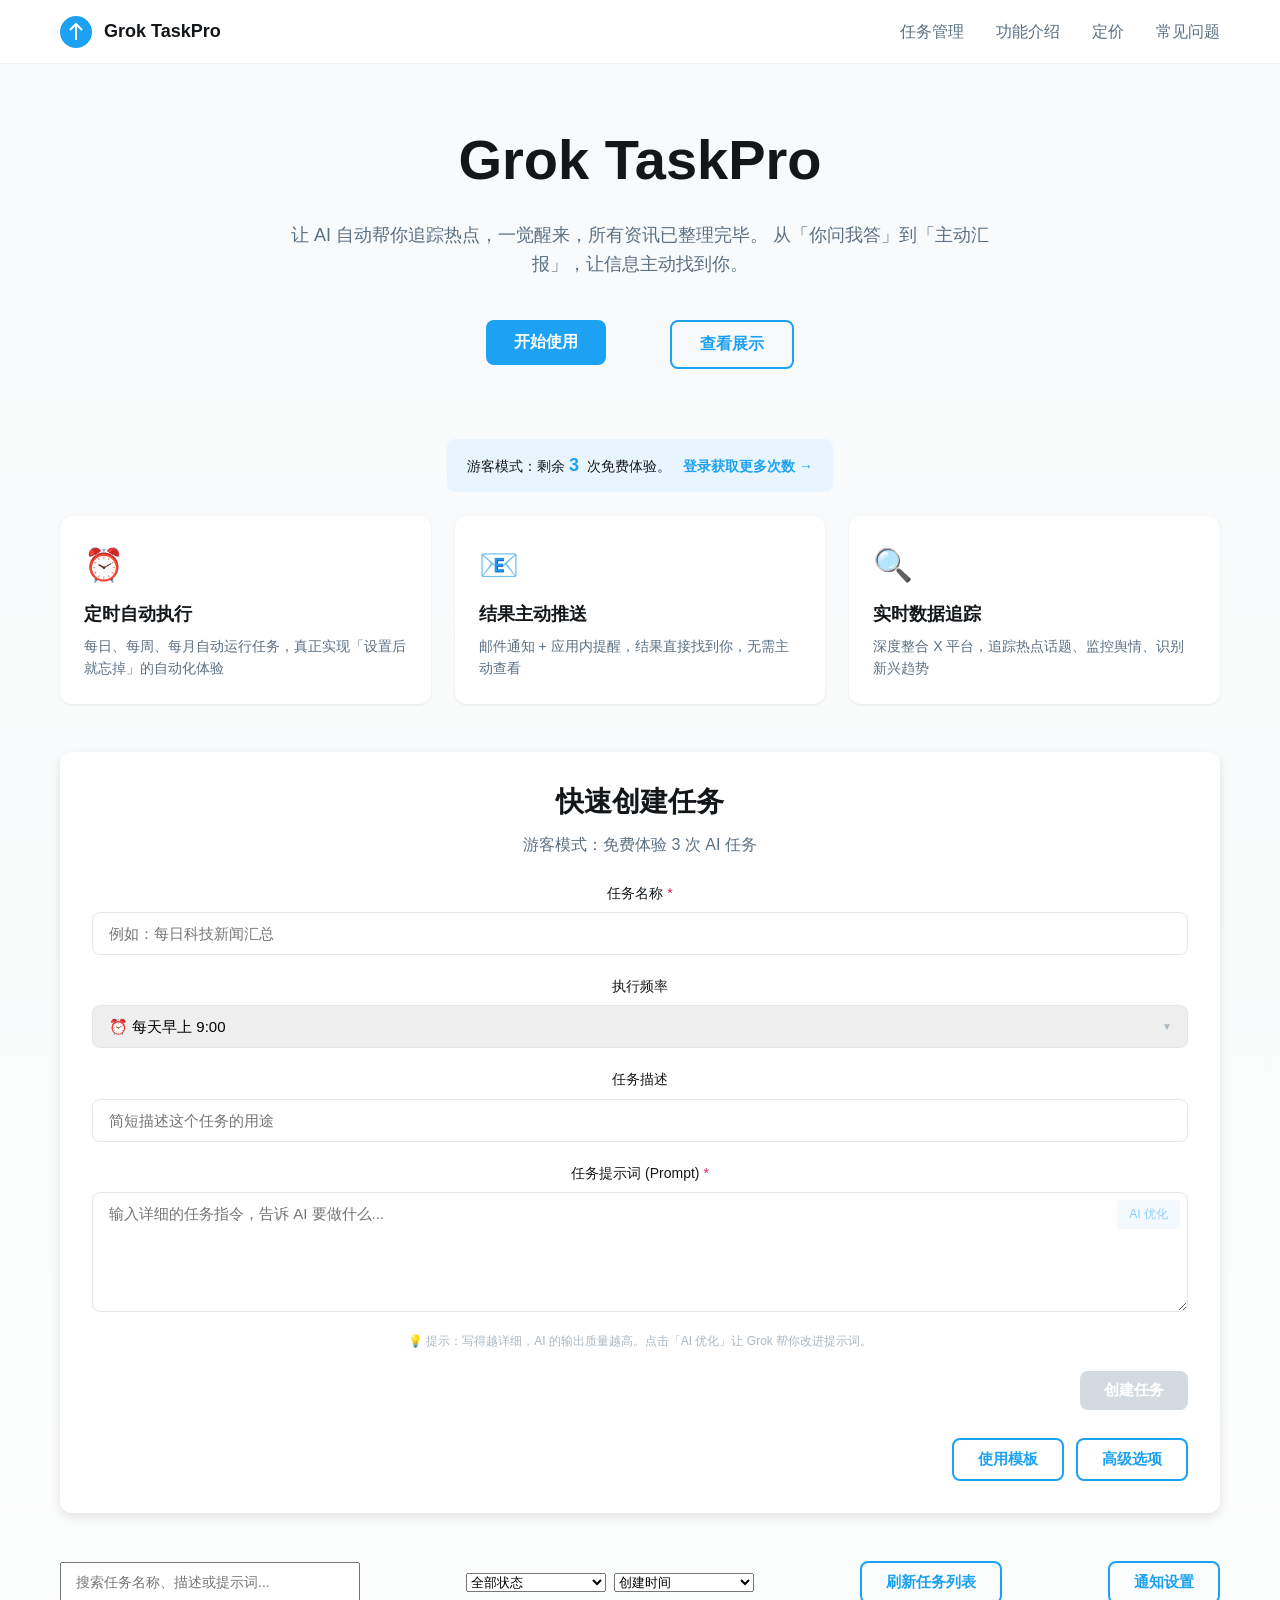
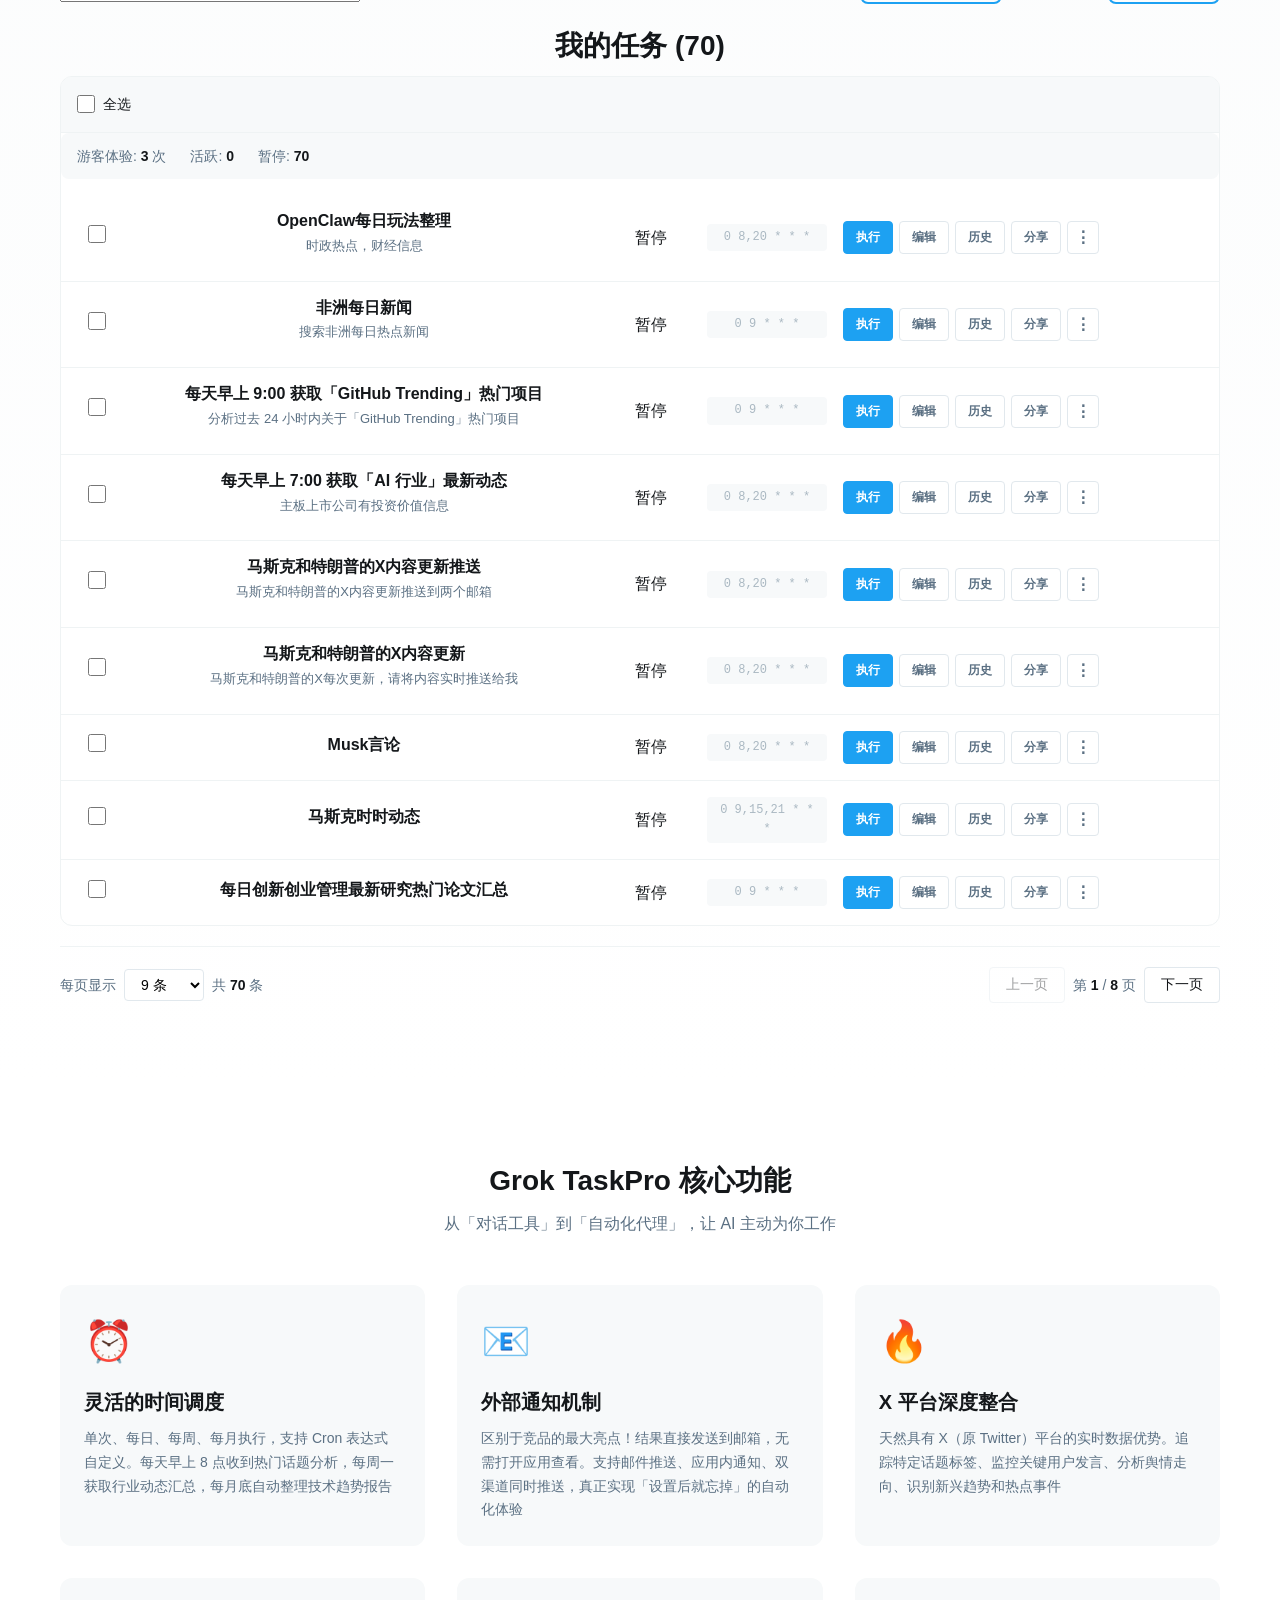
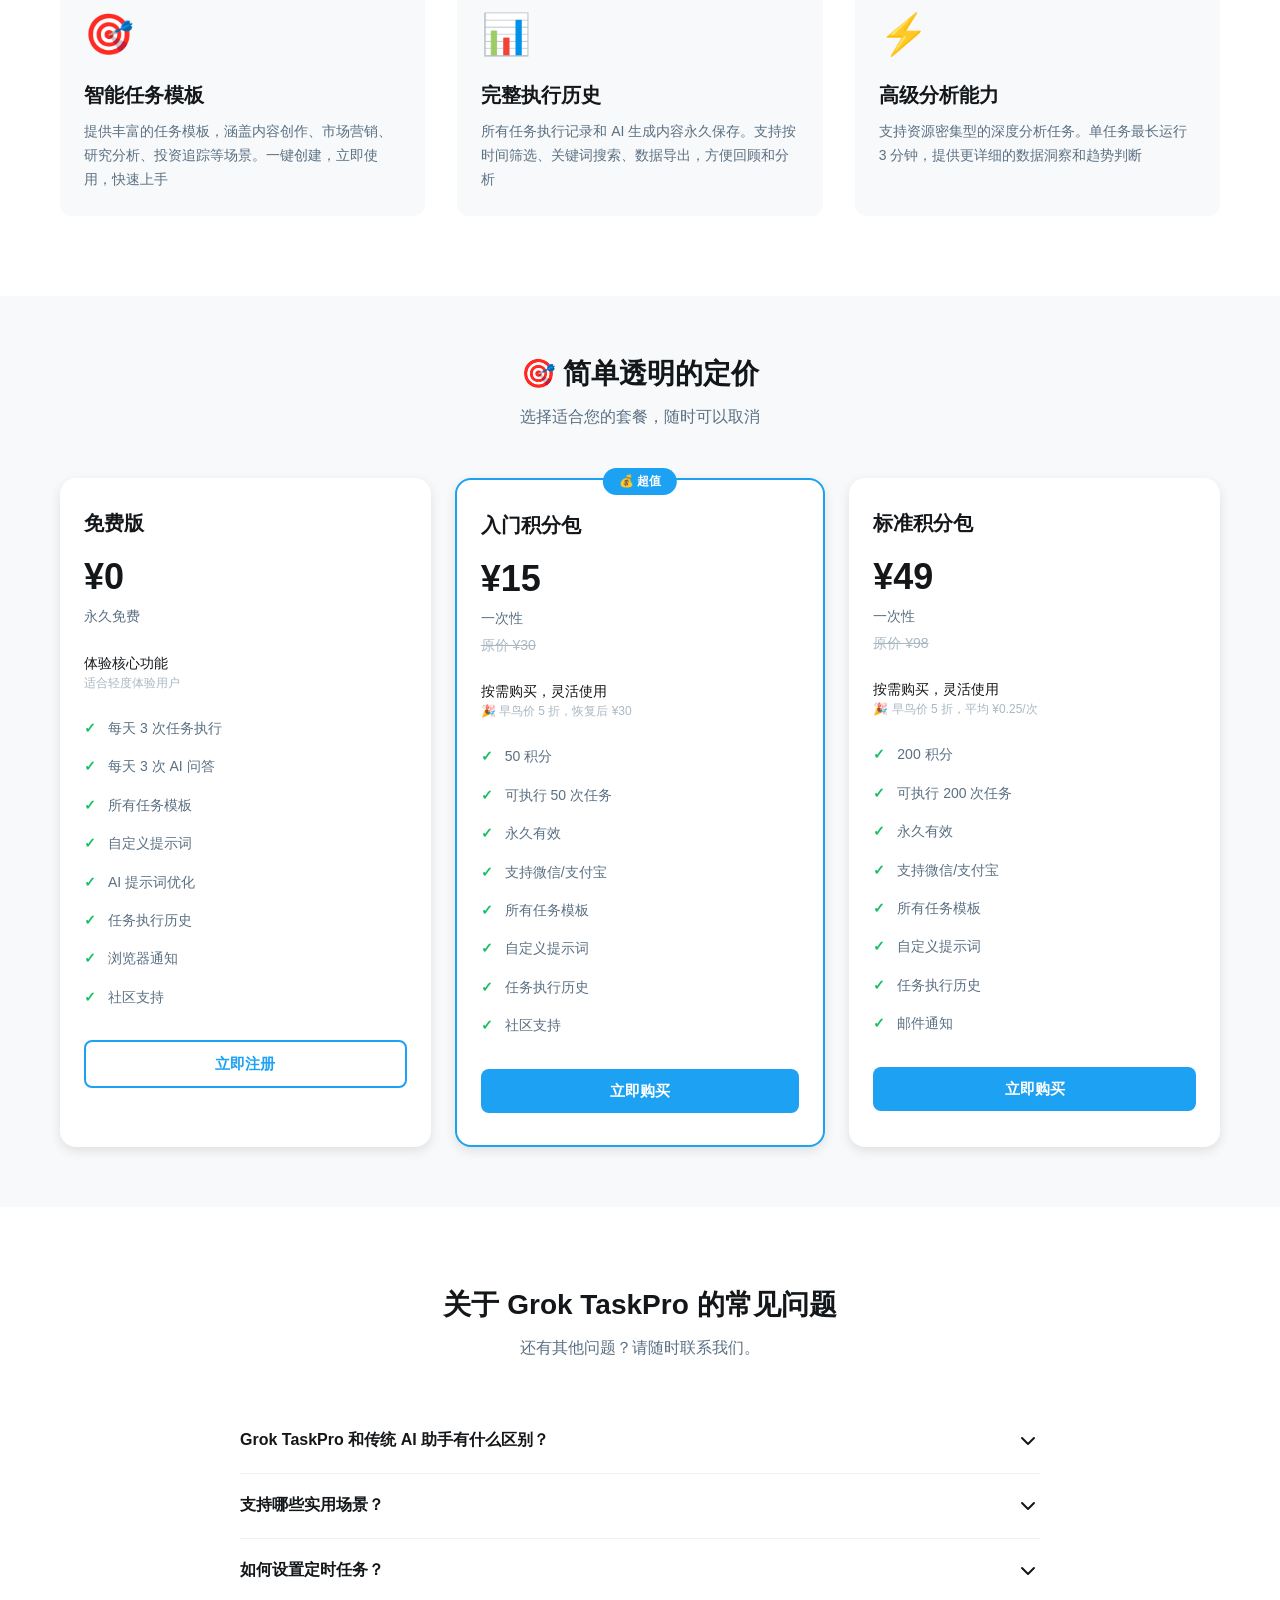
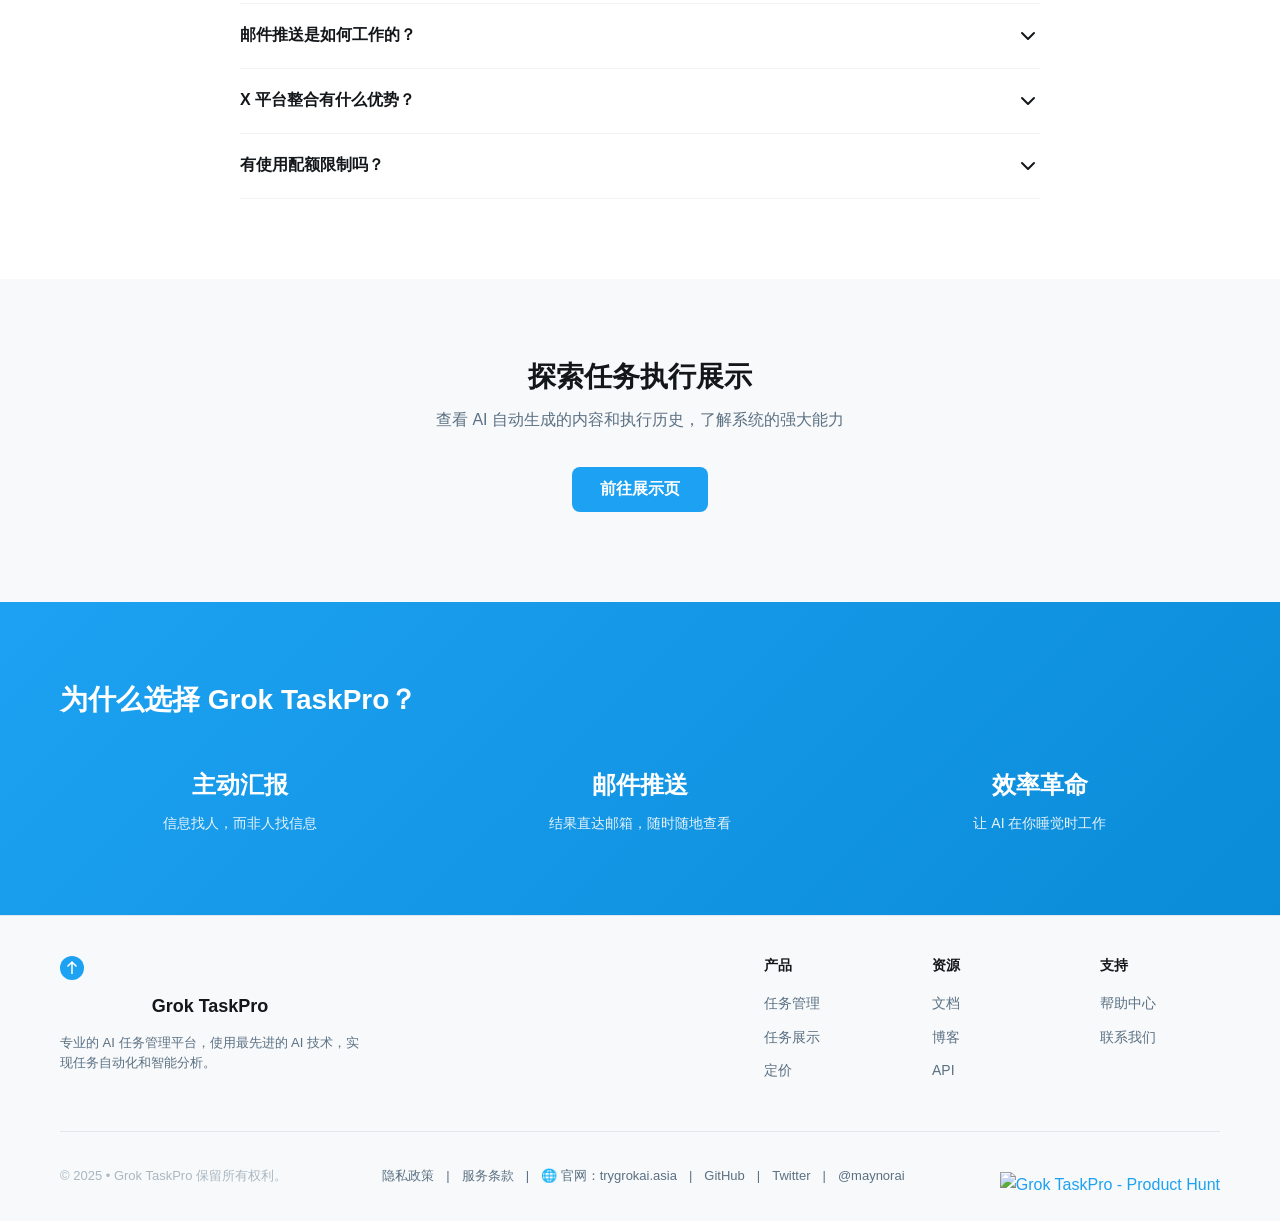
==== index.html @ 635ac15b "Initial commit: Grok TaskPro web platform Add complete frontend for AI-driven task automation platfo" ====
<!DOCTYPE html>
<html lang="zh">
<head>
    <meta charset="UTF-8">
    <meta name="viewport" content="width=device-width, initial-scale=1.0">
    <meta name="description" content="GrokTask - AI 驱动的智能任务自动化平台">
    <title>GrokTask - AI 驱动的智能任务自动化平台 | Grok TaskPro</title>
    <link rel="icon" type="image/svg+xml" href="/favicon.svg">
    <link rel="stylesheet" href="styles.css">
</head>
<body>
    <!-- Header -->
    <header class="header">
        <div class="container header-container">
            <a href="/" class="logo-link">
                <div class="logo">
                    <svg width="32" height="32" viewBox="0 0 32 32" fill="none">
                        <circle cx="16" cy="16" r="16" fill="#1DA1F2"/>
                        <path d="M16 8v16M10 14l6-6 6 6" stroke="white" stroke-width="2" stroke-cap="round"/>
                    </svg>
                    <span class="logo-text">Grok TaskPro</span>
                </div>
            </a>
            <button class="menu-btn" aria-label="菜单">
                <span></span>
                <span></span>
                <span></span>
            </button>
            <!-- Navigation -->
            <nav class="nav">
                <ul class="nav-list">
                    <li><a href="/zh/grok-tasks.html" class="nav-link">任务管理</a></li>
                    <li><a href="#features" class="nav-link">功能介绍</a></li>
                    <li><a href="/zh/pricing.html" class="nav-link">定价</a></li>
                    <li><a href="#faq" class="nav-link">常见问题</a></li>
                </ul>
            </nav>
        </div>
    </header>

    <main>
        <!-- Hero Section -->
        <section class="hero">
            <div class="container hero-container">
                <h1 class="hero-title">Grok TaskPro</h1>
                <p class="hero-subtitle">
                    让 AI 自动帮你追踪热点，一觉醒来，所有资讯已整理完毕。
                    从「你问我答」到「主动汇报」，让信息主动找到你。
                </p>
                <div class="hero-buttons">
                    <a href="/zh/grok-tasks.html" class="btn btn-primary-link"><button>开始使用</button></a>
                    <a href="/zh/showcase.html" class="btn btn-outline-link"><button>查看展示</button></a>
                </div>

                <!-- Guest Notice Banner -->
                <div class="guest-notice">
                    <span class="guest-notice-text">游客模式：剩余<span class="remaining-count">3</span> 次免费体验。</span>
                    <a href="/zh/signin.html" class="guest-notice-link">登录获取更多次数 →</a>
                </div>

                <!-- Feature Cards -->
                <div class="hero-features">
                    <div class="feature-card">
                        <div class="feature-icon">⏰</div>
                        <h3 class="feature-title">定时自动执行</h3>
                        <p class="feature-desc">每日、每周、每月自动运行任务，真正实现「设置后就忘掉」的自动化体验</p>
                    </div>
                    <div class="feature-card">
                        <div class="feature-icon">📧</div>
                        <h3 class="feature-title">结果主动推送</h3>
                        <p class="feature-desc">邮件通知 + 应用内提醒，结果直接找到你，无需主动查看</p>
                    </div>
                    <div class="feature-card">
                        <div class="feature-icon">🔍</div>
                        <h3 class="feature-title">实时数据追踪</h3>
                        <p class="feature-desc">深度整合 X 平台，追踪热点话题、监控舆情、识别新兴趋势</p>
                    </div>
                </div>

                <!-- Task Creation Form -->
                <div class="task-form-section" id="create-task">
                    <h3 class="section-title">快速创建任务</h3>
                    <p class="section-desc">游客模式：免费体验 3 次 AI 任务</p>

                    <form class="task-form" id="taskForm">
                        <div class="form-group">
                            <label for="taskName">任务名称 <span class="required">*</span></label>
                            <input type="text" id="taskName" placeholder="例如：每日科技新闻汇总" required>
                        </div>

                        <div class="form-group">
                            <label for="schedule">执行频率</label>
                            <div class="select-wrapper">
                                <select id="schedule">
                                    <option value="9:00">⏰ 每天早上 9:00</option>
                                    <option value="12:00">🌞 每天中午 12:00</option>
                                    <option value="18:00">🌙 每天晚上 18:00</option>
                                    <option value="8:00,20:00">📅 每天 8:00 和 20:00</option>
                                    <option value="6:00">🔄 每 6 小时</option>
                                    <option value="12:00">🔄 每 12 小时</option>
                                    <option value="weekday">💼 每工作日 9:00</option>
                                    <option value="monday">📆 每周一 9:00</option>
                                    <option value="custom">✏️ 自定义时间</option>
                                </select>
                            </div>
                        </div>

                        <div class="form-group">
                            <label for="taskDesc">任务描述</label>
                            <input type="text" id="taskDesc" placeholder="简短描述这个任务的用途">
                        </div>

                        <div class="form-group">
                            <label for="taskPrompt">任务提示词 (Prompt) <span class="required">*</span></label>
                            <div class="prompt-wrapper">
                                <textarea id="taskPrompt" rows="4" placeholder="输入详细的任务指令，告诉 AI 要做什么..." required></textarea>
                                <button type="button" class="btn-optimize" id="btnOptimize" disabled>AI 优化</button>
                            </div>
                            <p class="form-hint">💡 提示：写得越详细，AI 的输出质量越高。点击「AI 优化」让 Grok 帮你改进提示词。</p>
                        </div>

                        <div class="form-actions">
                            <button type="submit" class="btn btn-primary" id="btnCreate" disabled>创建任务</button>
                        </div>

                        <div class="form-bottom-actions">
                            <button type="button" class="btn btn-outline">使用模板</button>
                            <button type="button" class="btn btn-outline">高级选项</button>
                        </div>
                    </form>

                    <!-- Loading indicator -->
                    <div class="loading-indicator" id="loadingIndicator" style="display: none;">
                        加载任务中...
                    </div>
                </div>

                <!-- Task List Preview Section -->
                <div class="task-list-preview-section">
                    <div class="task-filters">
                        <div class="search-box">
                            <input type="text" id="taskSearch" placeholder="搜索任务名称、描述或提示词..." />
                        </div>
                        <div class="filter-selects">
                            <select id="statusFilter">
                                <option value="">全部状态</option>
                                <option value="active">进行中</option>
                                <option value="paused">已暂停</option>
                                <option value="completed">已完成</option>
                            </select>
                            <select id="sortFilter">
                                <option value="created">创建时间</option>
                                <option value="name">任务名称</option>
                                <option value="schedule">执行时间</option>
                            </select>
                        </div>
                        <button class="btn btn-outline" id="refreshBtn">刷新任务列表</button>
                        <button class="btn btn-outline" id="notificationBtn">通知设置</button>
                    </div>

                    <!-- Task List Heading -->
                    <h2 class="section-title">我的任务 (70)</h2>

                    <!-- Task List Table -->
                    <div class="task-list-table">
                        <div class="task-table-header">
                            <label class="task-checkbox">
                                <input type="checkbox" id="selectAllTasks" />
                                <span>全选</span>
                            </label>
                        </div>

                        <!-- Task Status Summary -->
                        <div class="task-status-summary">
                            <span>游客体验: <strong>3</strong> 次</span>
                            <span>活跃: <strong>0</strong></span>
                            <span>暂停: <strong>70</strong></span>
                        </div>

                        <div class="task-list">
                            <div class="task-row">
                                <div class="task-row-checkbox">
                                    <input type="checkbox" class="task-checkbox-input" />
                                </div>
                                <div class="task-row-content">
                                    <h3 class="task-name">OpenClaw每日玩法整理</h3>
                                    <p class="task-desc">时政热点，财经信息</p>
                                </div>
                                <span class="task-status paused">暂停</span>
                                <span class="task-cron">0 8,20 * * *</span>
                                <div class="task-actions">
                                    <button class="btn btn-execute" title="游客模式：消耗 1 次免费体验">执行</button>
                                    <button class="btn btn-edit">编辑</button>
                                    <button class="btn btn-history">历史</button>
                                    <button class="btn btn-share">分享</button>
                                    <button class="btn btn-more">⋮</button>
                                </div>
                            </div>

                            <div class="task-row">
                                <div class="task-row-checkbox">
                                    <input type="checkbox" class="task-checkbox-input" />
                                </div>
                                <div class="task-row-content">
                                    <h3 class="task-name">非洲每日新闻</h3>
                                    <p class="task-desc">搜索非洲每日热点新闻</p>
                                </div>
                                <span class="task-status paused">暂停</span>
                                <span class="task-cron">0 9 * * *</span>
                                <div class="task-actions">
                                    <button class="btn btn-execute" title="游客模式：消耗 1 次免费体验">执行</button>
                                    <button class="btn btn-edit">编辑</button>
                                    <button class="btn btn-history">历史</button>
                                    <button class="btn btn-share">分享</button>
                                    <button class="btn btn-more">⋮</button>
                                </div>
                            </div>

                            <div class="task-row">
                                <div class="task-row-checkbox">
                                    <input type="checkbox" class="task-checkbox-input" />
                                </div>
                                <div class="task-row-content">
                                    <h3 class="task-name">每天早上 9:00 获取「GitHub Trending」热门项目</h3>
                                    <p class="task-desc">分析过去 24 小时内关于「GitHub Trending」热门项目</p>
                                </div>
                                <span class="task-status paused">暂停</span>
                                <span class="task-cron">0 9 * * *</span>
                                <div class="task-actions">
                                    <button class="btn btn-execute" title="游客模式：消耗 1 次免费体验">执行</button>
                                    <button class="btn btn-edit">编辑</button>
                                    <button class="btn btn-history">历史</button>
                                    <button class="btn btn-share">分享</button>
                                    <button class="btn btn-more">⋮</button>
                                </div>
                            </div>

                            <div class="task-row">
                                <div class="task-row-checkbox">
                                    <input type="checkbox" class="task-checkbox-input" />
                                </div>
                                <div class="task-row-content">
                                    <h3 class="task-name">每天早上 7:00 获取「AI 行业」最新动态</h3>
                                    <p class="task-desc">主板上市公司有投资价值信息</p>
                                </div>
                                <span class="task-status paused">暂停</span>
                                <span class="task-cron">0 8,20 * * *</span>
                                <div class="task-actions">
                                    <button class="btn btn-execute" title="游客模式：消耗 1 次免费体验">执行</button>
                                    <button class="btn btn-edit">编辑</button>
                                    <button class="btn btn-history">历史</button>
                                    <button class="btn btn-share">分享</button>
                                    <button class="btn btn-more">⋮</button>
                                </div>
                            </div>

                            <div class="task-row">
                                <div class="task-row-checkbox">
                                    <input type="checkbox" class="task-checkbox-input" />
                                </div>
                                <div class="task-row-content">
                                    <h3 class="task-name">马斯克和特朗普的X内容更新推送</h3>
                                    <p class="task-desc">马斯克和特朗普的X内容更新推送到两个邮箱</p>
                                </div>
                                <span class="task-status paused">暂停</span>
                                <span class="task-cron">0 8,20 * * *</span>
                                <div class="task-actions">
                                    <button class="btn btn-execute" title="游客模式：消耗 1 次免费体验">执行</button>
                                    <button class="btn btn-edit">编辑</button>
                                    <button class="btn btn-history">历史</button>
                                    <button class="btn btn-share">分享</button>
                                    <button class="btn btn-more">⋮</button>
                                </div>
                            </div>

                            <div class="task-row">
                                <div class="task-row-checkbox">
                                    <input type="checkbox" class="task-checkbox-input" />
                                </div>
                                <div class="task-row-content">
                                    <h3 class="task-name">马斯克和特朗普的X内容更新</h3>
                                    <p class="task-desc">马斯克和特朗普的X每次更新，请将内容实时推送给我</p>
                                </div>
                                <span class="task-status paused">暂停</span>
                                <span class="task-cron">0 8,20 * * *</span>
                                <div class="task-actions">
                                    <button class="btn btn-execute" title="游客模式：消耗 1 次免费体验">执行</button>
                                    <button class="btn btn-edit">编辑</button>
                                    <button class="btn btn-history">历史</button>
                                    <button class="btn btn-share">分享</button>
                                    <button class="btn btn-more">⋮</button>
                                </div>
                            </div>

                            <div class="task-row">
                                <div class="task-row-checkbox">
                                    <input type="checkbox" class="task-checkbox-input" />
                                </div>
                                <div class="task-row-content">
                                    <h3 class="task-name">Musk言论</h3>
                                </div>
                                <span class="task-status paused">暂停</span>
                                <span class="task-cron">0 8,20 * * *</span>
                                <div class="task-actions">
                                    <button class="btn btn-execute" title="游客模式：消耗 1 次免费体验">执行</button>
                                    <button class="btn btn-edit">编辑</button>
                                    <button class="btn btn-history">历史</button>
                                    <button class="btn btn-share">分享</button>
                                    <button class="btn btn-more">⋮</button>
                                </div>
                            </div>

                            <div class="task-row">
                                <div class="task-row-checkbox">
                                    <input type="checkbox" class="task-checkbox-input" />
                                </div>
                                <div class="task-row-content">
                                    <h3 class="task-name">马斯克时时动态</h3>
                                </div>
                                <span class="task-status paused">暂停</span>
                                <span class="task-cron">0 9,15,21 * * *</span>
                                <div class="task-actions">
                                    <button class="btn btn-execute" title="游客模式：消耗 1 次免费体验">执行</button>
                                    <button class="btn btn-edit">编辑</button>
                                    <button class="btn btn-history">历史</button>
                                    <button class="btn btn-share">分享</button>
                                    <button class="btn btn-more">⋮</button>
                                </div>
                            </div>

                            <div class="task-row">
                                <div class="task-row-checkbox">
                                    <input type="checkbox" class="task-checkbox-input" />
                                </div>
                                <div class="task-row-content">
                                    <h3 class="task-name">每日创新创业管理最新研究热门论文汇总</h3>
                                </div>
                                <span class="task-status paused">暂停</span>
                                <span class="task-cron">0 9 * * *</span>
                                <div class="task-actions">
                                    <button class="btn btn-execute" title="游客模式：消耗 1 次免费体验">执行</button>
                                    <button class="btn btn-edit">编辑</button>
                                    <button class="btn btn-history">历史</button>
                                    <button class="btn btn-share">分享</button>
                                    <button class="btn btn-more">⋮</button>
                                </div>
                            </div>
                        </div>
                    </div>

                    <!-- Pagination Controls -->
                    <div class="pagination-controls">
                        <div class="items-per-page">
                            <span>每页显示</span>
                            <select id="itemsPerPage">
                                <option value="6">6 条</option>
                                <option value="9" selected>9 条</option>
                                <option value="12">12 条</option>
                                <option value="18">18 条</option>
                                <option value="24">24 条</option>
                                <option value="50">50 条</option>
                            </select>
                            <span>共 <strong>70</strong> 条</span>
                        </div>
                        <div class="pagination-buttons">
                            <button class="page-btn" id="prevPage" disabled>上一页</button>
                            <span class="page-info">第 <strong>1</strong> / <strong>8</strong> 页</span>
                            <button class="page-btn" id="nextPage">下一页</button>
                        </div>
                    </div>
                </div>
            </div>
        </section>


        <!-- Features Section -->
        <section class="features-section" id="features">
            <div class="container">
                <h2 class="section-title">Grok TaskPro 核心功能</h2>
                <p class="section-desc">从「对话工具」到「自动化代理」，让 AI 主动为你工作</p>

                <div class="features-grid">
                    <div class="feature-item">
                        <div class="feature-large-icon">⏰</div>
                        <h3 class="feature-item-title">灵活的时间调度</h3>
                        <p class="feature-item-desc">单次、每日、每周、每月执行，支持 Cron 表达式自定义。每天早上 8 点收到热门话题分析，每周一获取行业动态汇总，每月底自动整理技术趋势报告</p>
                    </div>

                    <div class="feature-item">
                        <div class="feature-large-icon">📧</div>
                        <h3 class="feature-item-title">外部通知机制</h3>
                        <p class="feature-item-desc">区别于竞品的最大亮点！结果直接发送到邮箱，无需打开应用查看。支持邮件推送、应用内通知、双渠道同时推送，真正实现「设置后就忘掉」的自动化体验</p>
                    </div>

                    <div class="feature-item">
                        <div class="feature-large-icon">🔥</div>
                        <h3 class="feature-item-title">X 平台深度整合</h3>
                        <p class="feature-item-desc">天然具有 X（原 Twitter）平台的实时数据优势。追踪特定话题标签、监控关键用户发言、分析舆情走向、识别新兴趋势和热点事件</p>
                    </div>

                    <div class="feature-item">
                        <div class="feature-large-icon">🎯</div>
                        <h3 class="feature-item-title">智能任务模板</h3>
                        <p class="feature-item-desc">提供丰富的任务模板，涵盖内容创作、市场营销、研究分析、投资追踪等场景。一键创建，立即使用，快速上手</p>
                    </div>

                    <div class="feature-item">
                        <div class="feature-large-icon">📊</div>
                        <h3 class="feature-item-title">完整执行历史</h3>
                        <p class="feature-item-desc">所有任务执行记录和 AI 生成内容永久保存。支持按时间筛选、关键词搜索、数据导出，方便回顾和分析</p>
                    </div>

                    <div class="feature-item">
                        <div class="feature-large-icon">⚡</div>
                        <h3 class="feature-item-title">高级分析能力</h3>
                        <p class="feature-item-desc">支持资源密集型的深度分析任务。单任务最长运行 3 分钟，提供更详细的数据洞察和趋势判断</p>
                    </div>
                </div>
            </div>
        </section>

        <!-- Pricing Section -->
        <section class="pricing-section" id="pricing">
            <div class="container">
                <h2 class="section-title">🎯 简单透明的定价</h2>
                <p class="section-desc">选择适合您的套餐，随时可以取消</p>

                <div class="pricing-grid">
                    <!-- Free Plan -->
                    <div class="pricing-card">
                        <div class="pricing-header">
                            <h3 class="pricing-title">免费版</h3>
                            <div class="pricing-price">¥0</div>
                            <div class="pricing-period">永久免费</div>
                        </div>
                        <div class="pricing-features">
                            <p class="pricing-highlight">体验核心功能</p>
                            <p class="pricing-note">适合轻度体验用户</p>
                            <ul class="feature-list">
                                <li class="feature-item-check">每天 3 次任务执行</li>
                                <li class="feature-item-check">每天 3 次 AI 问答</li>
                                <li class="feature-item-check">所有任务模板</li>
                                <li class="feature-item-check">自定义提示词</li>
                                <li class="feature-item-check">AI 提示词优化</li>
                                <li class="feature-item-check">任务执行历史</li>
                                <li class="feature-item-check">浏览器通知</li>
                                <li class="feature-item-check">社区支持</li>
                            </ul>
                        </div>
                        <div class="pricing-footer">
                            <a href="/zh/signup.html" class="btn btn-outline btn-block">立即注册</a>
                        </div>
                    </div>

                    <!-- Starter Plan -->
                    <div class="pricing-card popular">
                        <div class="pricing-badge">💰 超值</div>
                        <div class="pricing-header">
                            <h3 class="pricing-title">入门积分包</h3>
                            <div class="pricing-price">¥15</div>
                            <div class="pricing-period">一次性</div>
                            <div class="pricing-original">原价 ¥30</div>
                        </div>
                        <div class="pricing-features">
                            <p class="pricing-highlight">按需购买，灵活使用</p>
                            <p class="pricing-note">🎉 早鸟价 5 折，恢复后 ¥30</p>
                            <ul class="feature-list">
                                <li class="feature-item-check">50 积分</li>
                                <li class="feature-item-check">可执行 50 次任务</li>
                                <li class="feature-item-check">永久有效</li>
                                <li class="feature-item-check">支持微信/支付宝</li>
                                <li class="feature-item-check">所有任务模板</li>
                                <li class="feature-item-check">自定义提示词</li>
                                <li class="feature-item-check">任务执行历史</li>
                                <li class="feature-item-check">社区支持</li>
                            </ul>
                        </div>
                        <div class="pricing-footer">
                            <a href="https://trygrokai.asia/zh/pricing" class="btn btn-primary btn-block">立即购买</a>
                        </div>
                    </div>

                    <!-- Standard Plan -->
                    <div class="pricing-card">
                        <div class="pricing-header">
                            <h3 class="pricing-title">标准积分包</h3>
                            <div class="pricing-price">¥49</div>
                            <div class="pricing-period">一次性</div>
                            <div class="pricing-original">原价 ¥98</div>
                        </div>
                        <div class="pricing-features">
                            <p class="pricing-highlight">按需购买，灵活使用</p>
                            <p class="pricing-note">🎉 早鸟价 5 折，平均 ¥0.25/次</p>
                            <ul class="feature-list">
                                <li class="feature-item-check">200 积分</li>
                                <li class="feature-item-check">可执行 200 次任务</li>
                                <li class="feature-item-check">永久有效</li>
                                <li class="feature-item-check">支持微信/支付宝</li>
                                <li class="feature-item-check">所有任务模板</li>
                                <li class="feature-item-check">自定义提示词</li>
                                <li class="feature-item-check">任务执行历史</li>
                                <li class="feature-item-check">邮件通知</li>
                            </ul>
                        </div>
                        <div class="pricing-footer">
                            <a href="https://trygrokai.asia/zh/pricing" class="btn btn-primary btn-block">立即购买</a>
                        </div>
                    </div>
                </div>
            </div>
        </section>

        <!-- FAQ Section -->
        <section class="faq-section" id="faq">
            <div class="container">
                <h2 class="section-title">关于 Grok TaskPro 的常见问题</h2>
                <p class="section-desc">还有其他问题？请随时联系我们。</p>

                <div class="faq-list">
                    <div class="faq-item">
                        <button class="faq-question">
                            <span>Grok TaskPro 和传统 AI 助手有什么区别？</span>
                            <svg xmlns="http://www.w3.org/2000/svg" width="24" height="24" viewBox="0 0 24 24" fill="none" stroke="currentColor" stroke-width="2" stroke-linecap="round" stroke-linejoin="round" class="faq-chevron">
                                <path d="m6 9 6 6 6-6"/>
                            </svg>
                        </button>
                        <div class="faq-answer">
                            <p>传统 AI 助手是被动的「你问我答」，需要你主动发起对话。Grok TaskPro 是主动的「定时汇报」，设置好任务后，AI 会在指定时间自动执行并把结果推送到邮箱，真正实现自动化工作流。</p>
                        </div>
                    </div>

                    <div class="faq-item">
                        <button class="faq-question">
                            <span>支持哪些实用场景？</span>
                            <svg xmlns="http://www.w3.org/2000/svg" width="24" height="24" viewBox="0 0 24 24" fill="none" stroke="currentColor" stroke-width="2" stroke-linecap="round" stroke-linejoin="round" class="faq-chevron">
                                <path d="m6 9 6 6 6-6"/>
                            </svg>
                        </button>
                        <div class="faq-answer">
                            <p>支持内容创作（日报/周报生成）、市场研究（热点追踪/舆情监控）、投资分析（股市追踪/财务报告）、技术趋势（GitHub Trending/开发资讯）等多种场景。</p>
                        </div>
                    </div>

                    <div class="faq-item">
                        <button class="faq-question">
                            <span>如何设置定时任务？</span>
                            <svg xmlns="http://www.w3.org/2000/svg" width="24" height="24" viewBox="0 0 24 24" fill="none" stroke="currentColor" stroke-width="2" stroke-linecap="round" stroke-linejoin="round" class="faq-chevron">
                                <path d="m6 9 6 6 6-6"/>
                            </svg>
                        </button>
                        <div class="faq-answer">
                            <p>创建任务时选择执行频率，支持预设时间（每天早上 9:00）或使用 Cron 表达式自定义。系统会按照设定的时间自动触发任务并将结果通知你。</p>
                        </div>
                    </div>

                    <div class="faq-item">
                        <button class="faq-question">
                            <span>邮件推送是如何工作的？</span>
                            <svg xmlns="http://www.w3.org/2000/svg" width="24" height="24" viewBox="0 0 24 24" fill="none" stroke="currentColor" stroke-width="2" stroke-linecap="round" stroke-linejoin="round" class="faq-chevron">
                                <path d="m6 9 6 6 6-6"/>
                            </svg>
                        </button>
                        <div class="faq-answer">
                            <p>任务执行完成后，系统会自动将 AI 生成的内容发送到您绑定的邮箱。您也可以选择应用内通知或双渠道同时接收通知。</p>
                        </div>
                    </div>

                    <div class="faq-item">
                        <button class="faq-question">
                            <span>X 平台整合有什么优势？</span>
                            <svg xmlns="http://www.w3.org/2000/svg" width="24" height="24" viewBox="0 0 24 24" fill="none" stroke="currentColor" stroke-width="2" stroke-linecap="round" stroke-linejoin="round" class="faq-chevron">
                                <path d="m6 9 6 6 6-6"/>
                            </svg>
                        </button>
                        <div class="faq-answer">
                            <p>Grok 原生支持 X（原 Twitter）平台数据，可以实时追踪话题标签、监控特定用户账户、分析内容趋势、识别热点事件，为您提供最新的市场动向。</p>
                        </div>
                    </div>

                    <div class="faq-item">
                        <button class="faq-question">
                            <span>有使用配额限制吗？</span>
                            <svg xmlns="http://www.w3.org/2000/svg" width="24" height="24" viewBox="0 0 24 24" fill="none" stroke="currentColor" stroke-width="2" stroke-linecap="round" stroke-linejoin="round" class="faq-chevron">
                                <path d="m6 9 6 6 6-6"/>
                            </svg>
                        </button>
                        <div class="faq-answer">
                            <p>免费版每天 3 次任务执行。购买积分包后，每 1 积分可执行 1 次任务，永久有效。您可以根据需要随时购买更多积分。</p>
                        </div>
                    </div>
                </div>
            </div>
        </section>

        <!-- Showcase Section -->
        <section class="showcase-section" id="showcase">
            <div class="container">
                <h2 class="section-title">探索任务执行展示</h2>
                <p class="section-desc">查看 AI 自动生成的内容和执行历史，了解系统的强大能力</p>
                <a href="/zh/showcase.html" class="btn btn-primary-link"><button>前往展示页</button></a>
            </div>
        </section>

        <!-- Why Choose Us -->
        <section class="why-choose-section">
            <div class="container">
                <h2 class="section-title">为什么选择 Grok TaskPro？</h2>
                <div class="why-choose-grid">
                    <div class="why-choose-item">
                        <div class="why-title">主动汇报</div>
                        <div class="why-desc">信息找人，而非人找信息</div>
                    </div>
                    <div class="why-choose-item">
                        <div class="why-title">邮件推送</div>
                        <div class="why-desc">结果直达邮箱，随时随地查看</div>
                    </div>
                    <div class="why-choose-item">
                        <div class="why-title">效率革命</div>
                        <div class="why-desc">让 AI 在你睡觉时工作</div>
                    </div>
                </div>
            </div>
        </section>

    <!-- Footer -->
    <footer class="footer">
        <div class="container footer-container">
            <div class="footer-content">
                <div class="footer-logo">
                    <svg width="24" height="24" viewBox="0 0 32 32" fill="none">
                        <circle cx="16" cy="16" r="16" fill="#1DA1F2"/>
                        <path d="M16 8v16M10 14l6-6 6 6" stroke="white" stroke-width="2" stroke-cap="round"/>
                    </svg>
                    <span>Grok TaskPro</span>
                    <p>专业的 AI 任务管理平台，使用最先进的 AI 技术，实现任务自动化和智能分析。</p>
                </div>

                <div class="footer-links">
                    <div class="footer-links-group">
                        <h4 class="footer-links-title">产品</h4>
                        <ul class="footer-links-list">
                            <li><a href="/zh/grok-tasks.html">任务管理</a></li>
                            <li><a href="/zh/showcase.html">任务展示</a></li>
                            <li><a href="/zh/pricing.html">定价</a></li>
                        </ul>
                    </div>

                    <div class="footer-links-group">
                        <h4 class="footer-links-title">资源</h4>
                        <ul class="footer-links-list">
                            <li><a href="/zh/docs.html">文档</a></li>
                            <li><a href="/zh/posts.html">博客</a></li>
                            <li><a href="/zh/api-docs.html">API</a></li>
                        </ul>
                    </div>

                    <div class="footer-links-group">
                        <h4 class="footer-links-title">支持</h4>
                        <ul class="footer-links-list">
                            <li><a href="/zh/help.html">帮助中心</a></li>
                            <li><a href="/zh/contact.html">联系我们</a></li>
                        </ul>
                    </div>
                </div>
            </div>

            <div class="footer-bottom">
                <p>© 2025 • Grok TaskPro 保留所有权利。</p>
                <div class="footer-bottom-links">
                    <a href="https://trygrokai.asia/privacy-policy">隐私政策</a>
                    <span>|</span>
                    <a href="https://trygrokai.asia/terms-of-service">服务条款</a>
                    <span>|</span>
                    <a href="https://trygrokai.asia/">🌐 官网：trygrokai.asia</a>
                    <span>|</span>
                    <a href="https://github.com/xianyu110/grok-task" target="_blank">GitHub</a>
                    <span>|</span>
                    <a href="https://x.com/Nikitka_aktikiN" target="_blank">Twitter</a>
                    <span>|</span>
                    <a href="https://link3.cc/maynorai" target="_blank">@maynorai</a>
                </div>

                <!-- Product Hunt Badge -->
                <div class="footer-product-hunt">
                    <a href="https://www.producthunt.com/products/grok-taskpro?embed=true&utm_source=badge-featured&utm_medium=badge&utm_campaign=badge-grok-taskpro" target="_blank">
                        <img src="https://api.producthunt.com/widgets/embed-image/v1/featured.svg?post_id=1061294&theme=light&t=1768318187434" alt="Grok TaskPro - Product Hunt">
                    </a>
                </div>
            </div>
        </div>
    </footer>

    <script src="script.js"></script>
</body>
</html>
---- styles.css ----
/* ===== CSS Variables ===== */
:root {
    --primary-color: #1DA1F2;
    --primary-dark: #0a8cd8;
    --primary-light: #e8f5fe;
    --secondary-color: #14171a;
    --text-primary: #14171a;
    --text-secondary: #5b7083;
    --text-muted: #aab8c2;
    --bg-primary: #ffffff;
    --bg-secondary: #f7f9fa;
    --bg-tertiary: #eef1f3;
    --border-color: #e1e8ed;
    --border-light: #eff3f4;
    --success-color: #17bf63;
    --warning-color: #ffad1f;
    --danger-color: #e0245e;
    --shadow-sm: 0 1px 3px rgba(0, 0, 0, 0.08);
    --shadow-md: 0 4px 12px rgba(0, 0, 0, 0.1);
    --shadow-lg: 0 8px 24px rgba(0, 0, 0, 0.12);
    --radius-sm: 4px;
    --radius-md: 8px;
    --radius-lg: 12px;
    --radius-xl: 16px;
    --font-family: -apple-system, BlinkMacSystemFont, "Segoe UI", Roboto, "Helvetica Neue", Arial, sans-serif;
    --max-width: 1200px;
    --header-height: 64px;
}

/* ===== Reset & Base ===== */
* {
    margin: 0;
    padding: 0;
    box-sizing: border-box;
}

html {
    scroll-behavior: smooth;
}

body {
    font-family: var(--font-family);
    color: var(--text-primary);
    background-color: var(--bg-primary);
    line-height: 1.6;
}

.container {
    width: 100%;
    max-width: var(--max-width);
    margin: 0 auto;
    padding: 0 20px;
}

/* ===== Typography ===== */
h1, h2, h3, h4, h5, h6 {
    font-weight: 700;
    line-height: 1.3;
}

h1 { font-size: 48px; }
h2 { font-size: 36px; }
h3 { font-size: 24px; }
h4 { font-size: 18px; }
h5 { font-size: 16px; }
h6 { font-size: 14px; }

p {
    color: var(--text-secondary);
}

a {
    color: var(--primary-color);
    text-decoration: none;
    transition: color 0.2s;
}

a:hover {
    color: var(--primary-dark);
}

/* ===== Button Styles ===== */
.btn {
    display: inline-flex;
    align-items: center;
    justify-content: center;
    padding: 10px 24px;
    font-size: 15px;
    font-weight: 600;
    border-radius: var(--radius-md);
    border: none;
    cursor: pointer;
    transition: all 0.2s;
    text-decoration: none;
}

.btn-primary {
    background-color: var(--primary-color);
    color: white;
}

.btn-primary:hover {
    background-color: var(--primary-dark);
    color: white;
}

.btn-primary:disabled {
    background-color: var(--text-muted);
    cursor: not-allowed;
}

.btn-outline {
    background-color: transparent;
    color: var(--primary-color);
    border: 2px solid var(--primary-color);
}

.btn-outline:hover {
    background-color: var(--primary-light);
    color: var(--primary-dark);
}

/* Button link styles for hero section */
.btn-primary-link,
.btn-outline-link {
    text-decoration: none;
    display: inline-block;
}

.btn-primary-link button {
    background-color: var(--primary-color);
    color: white;
    padding: 12px 28px;
    font-size: 16px;
    font-weight: 600;
    border: none;
    border-radius: var(--radius-md);
    cursor: pointer;
    transition: background-color 0.2s;
}

.btn-primary-link button:hover {
    background-color: var(--primary-dark);
}

.btn-outline-link button {
    background-color: transparent;
    color: var(--primary-color);
    padding: 12px 28px;
    font-size: 16px;
    font-weight: 600;
    border: 2px solid var(--primary-color);
    border-radius: var(--radius-md);
    cursor: pointer;
    transition: background-color 0.2s, color 0.2s;
}

.btn-outline-link button:hover {
    background-color: var(--primary-light);
    color: var(--primary-dark);
}

.btn-sm {
    padding: 6px 14px;
    font-size: 14px;
}

.btn-block {
    width: 100%;
}

.btn-execute {
    background-color: var(--success-color);
    color: white;
}

.btn-execute:hover {
    background-color: #149e52;
}

.btn-edit {
    background-color: var(--primary-color);
    color: white;
}

.btn-edit:hover {
    background-color: var(--primary-dark);
}

.btn-history {
    background-color: var(--warning-color);
    color: white;
}

.btn-history:hover {
    background-color: #e6a01c;
}

.btn-more {
    background-color: var(--bg-tertiary);
    color: var(--text-secondary);
}

.btn-more:hover {
    background-color: var(--border-color);
}

.btn-page {
    padding: 6px 16px;
    background-color: var(--bg-secondary);
    color: var(--text-secondary);
    border: 1px solid var(--border-color);
}

.btn-page:hover:not(:disabled) {
    background-color: var(--bg-tertiary);
    color: var(--text-primary);
}

.btn-page:disabled {
    opacity: 0.5;
    cursor: not-allowed;
}

/* ===== Header ===== */
.header {
    position: fixed;
    top: 0;
    left: 0;
    right: 0;
    height: var(--header-height);
    background-color: var(--bg-primary);
    border-bottom: 1px solid var(--border-light);
    z-index: 1000;
}

.header-container {
    display: flex;
    align-items: center;
    justify-content: space-between;
    height: 100%;
}

.logo-link {
    display: flex;
    align-items: center;
}

.logo {
    display: flex;
    align-items: center;
    gap: 12px;
}

.logo-text {
    font-size: 18px;
    font-weight: 700;
    color: var(--text-primary);
}

.menu-btn {
    display: none;
    flex-direction: column;
    gap: 5px;
    background: none;
    border: none;
    cursor: pointer;
    padding: 5px;
}

.menu-btn span {
    width: 20px;
    height: 2px;
    background-color: var(--text-primary);
    transition: all 0.3s;
}

.nav {
    display: flex;
}

.nav-list {
    display: flex;
    list-style: none;
    gap: 32px;
}

.nav-link {
    color: var(--text-secondary);
    font-weight: 500;
    transition: color 0.2s;
}

.nav-link:hover {
    color: var(--primary-color);
}

/* ===== Hero Section ===== */
.hero {
    padding-top: calc(var(--header-height) + 60px);
    padding-bottom: 80px;
    background: linear-gradient(180deg, var(--bg-secondary) 0%, var(--bg-primary) 100%);
}

.hero-container {
    text-align: center;
}

.hero-title {
    font-size: 56px;
    margin-bottom: 24px;
    color: var(--text-primary);
}

.hero-subtitle {
    font-size: 18px;
    color: var(--text-secondary);
    max-width: 700px;
    margin: 0 auto 32px;
}

.hero-buttons {
    display: flex;
    gap: 16px;
    justify-content: center;
    margin-bottom: 60px;
}

/* ===== Feature Cards (Hero) ===== */
.hero-features {
    display: grid;
    grid-template-columns: repeat(3, 1fr);
    gap: 24px;
    margin-bottom: 48px;
}

.feature-card {
    background-color: var(--bg-primary);
    padding: 24px;
    border-radius: var(--radius-lg);
    box-shadow: var(--shadow-sm);
    text-align: left;
}

.feature-icon {
    font-size: 32px;
    margin-bottom: 12px;
}

.feature-title {
    font-size: 18px;
    margin-bottom: 8px;
    color: var(--text-primary);
}

.feature-desc {
    color: var(--text-secondary);
    font-size: 14px;
}

/* ===== Guest Notice ===== */
.guest-notice {
    display: inline-flex;
    align-items: center;
    gap: 8px;
    padding: 12px 20px;
    background-color: var(--primary-light);
    color: var(--text-primary);
    border-radius: var(--radius-md);
    margin-bottom: 24px;
    font-size: 14px;
}

.guest-notice-text {
    color: var(--text-primary);
}

.remaining-count {
    font-weight: 700;
    font-size: 18px;
    color: var(--primary-color);
    margin: 0 4px;
}

.guest-notice-link {
    color: var(--primary-color);
    text-decoration: none;
    font-weight: 600;
    margin-left: 4px;
}

.guest-notice-link:hover {
    text-decoration: underline;
    color: var(--primary-dark);
}

/* Legacy guest notice styles - kept for compatibility */
.guest-text {
    color: white;
}

.guest-count {
    font-weight: 700;
    font-size: 18px;
}

.auth-link {
    color: white;
    text-decoration: underline;
    margin-left: 8px;
}

/* ===== Task Form Section ===== */
.task-form-section,
.task-list-section {
    background-color: var(--bg-primary);
    border-radius: var(--radius-lg);
    padding: 32px;
    box-shadow: var(--shadow-md);
    margin-bottom: 48px;
}

.section-title {
    font-size: 28px;
    margin-bottom: 12px;
    color: var(--text-primary);
}

.section-desc {
    color: var(--text-secondary);
    margin-bottom: 24px;
}

/* ===== Page Header ===== */
.page-header {
    display: flex;
    align-items: center;
    justify-content: space-between;
    margin-bottom: 24px;
    flex-wrap: wrap;
    gap: 16px;
}

.page-title {
    font-size: 28px;
    font-weight: 600;
    color: var(--text-primary);
    margin: 0;
}

.header-actions {
    display: flex;
    align-items: center;
    gap: 16px;
}

.task-count {
    font-size: 16px;
    color: var(--text-secondary);
    font-weight: 500;
}

/* ===== Form Styles ===== */
.task-form {
    display: flex;
    flex-direction: column;
    gap: 20px;
}

.form-group {
    display: flex;
    flex-direction: column;
    gap: 8px;
}

.form-group label {
    font-weight: 500;
    font-size: 14px;
    color: var(--text-primary);
}

.required {
    color: var(--danger-color);
}

.form-group input[type="text"],
.form-group select,
.form-group textarea {
    padding: 12px 16px;
    border: 1px solid var(--border-color);
    border-radius: var(--radius-md);
    font-size: 15px;
    font-family: inherit;
    transition: border-color 0.2s;
}

.form-group input[type="text"]:focus,
.form-group select:focus,
.form-group textarea:focus {
    outline: none;
    border-color: var(--primary-color);
}

.form-group input[type="text"].invalid,
.form-group textarea.invalid {
    border-color: var(--danger-color);
}

.select-wrapper {
    position: relative;
}

.select-wrapper::after {
    content: '▼';
    position: absolute;
    right: 16px;
    top: 50%;
    transform: translateY(-50%);
    font-size: 10px;
    color: var(--text-muted);
    pointer-events: none;
}

.form-group select {
    appearance: none;
    width: 100%;
    cursor: pointer;
}

.prompt-wrapper {
    position: relative;
}

.prompt-wrapper textarea {
    width: 100%;
    resize: vertical;
    min-height: 120px;
}

.btn-optimize {
    position: absolute;
    top: 8px;
    right: 8px;
    padding: 6px 12px;
    font-size: 12px;
    background-color: var(--primary-light);
    color: var(--primary-color);
    border: none;
    border-radius: var(--radius-sm);
    cursor: pointer;
}

.btn-optimize:hover:not(:disabled) {
    background-color: #d6eafa;
}

.btn-optimize:disabled {
    opacity: 0.5;
    cursor: not-allowed;
}

.form-hint {
    font-size: 12px;
    color: var(--text-muted);
    margin-top: 4px;
}

.form-actions {
    display: flex;
    justify-content: flex-end;
}

.form-bottom-actions {
    display: flex;
    gap: 12px;
    justify-content: flex-end;
    margin-top: 8px;
}

.loading-indicator {
    text-align: center;
    color: var(--text-secondary);
    font-size: 14px;
    padding: 20px;
}

/* ===== Showcase Section ===== */
.showcase-section {
    padding: 80px 0;
    background-color: var(--bg-secondary);
    text-align: center;
}

.showcase-section .section-desc {
    max-width: 600px;
    margin: 0 auto 24px;
}

/* Showcase Grid */
.showcase-grid {
    display: grid;
    grid-template-columns: repeat(auto-fill, minmax(320px, 1fr));
    gap: 24px;
    margin-top: 32px;
}

/* Showcase Loading */
.showcase-loading {
    display: flex;
    flex-direction: column;
    align-items: center;
    justify-content: center;
    padding: 60px 40px;
    color: var(--text-secondary);
}

.loading-spinner {
    width: 40px;
    height: 40px;
    border: 3px solid var(--border-color);
    border-top-color: var(--primary-color);
    border-radius: 50%;
    animation: spin 1s linear infinite;
    margin-bottom: 16px;
}

@keyframes spin {
    to { transform: rotate(360deg); }
}

.showcase-loading p {
    margin: 0;
}

/* Showcase Cards */
.showcase-card {
    background-color: var(--bg-primary);
    border-radius: var(--radius-lg);
    padding: 20px;
    box-shadow: var(--shadow-sm);
    text-align: left;
    transition: transform 0.2s, box-shadow 0.2s;
}

.showcase-card:hover {
    transform: translateY(-4px);
    box-shadow: var(--shadow-md);
}

.showcase-header {
    display: flex;
    justify-content: space-between;
    align-items: center;
    margin-bottom: 16px;
}

.showcase-user {
    display: flex;
    align-items: center;
    gap: 12px;
}

.user-avatar {
    width: 36px;
    height: 36px;
    background: linear-gradient(135deg, var(--primary-color), var(--accent-color));
    border-radius: 50%;
}

.user-info {
    display: flex;
    flex-direction: column;
}

.user-name {
    font-size: 14px;
    font-weight: 500;
    color: var(--text-primary);
}

.task-date {
    font-size: 12px;
    color: var(--text-muted);
}

.task-template {
    font-size: 12px;
    padding: 4px 10px;
    background-color: var(--bg-secondary);
    color: var(--text-secondary);
    border-radius: 12px;
}

.showcase-title {
    font-size: 16px;
    font-weight: 600;
    margin: 0 0 12px 0;
    color: var(--text-primary);
    line-height: 1.5;
}

.showcase-preview {
    font-size: 14px;
    color: var(--text-secondary);
    line-height: 1.6;
    margin: 0 0 16px 0;
    display: -webkit-box;
    -webkit-line-clamp: 3;
    -webkit-box-orient: vertical;
    overflow: hidden;
}

.showcase-tags {
    display: flex;
    flex-wrap: wrap;
    gap: 8px;
    margin: 16px 0;
}

.tag {
    font-size: 12px;
    padding: 4px 10px;
    background-color: var(--primary-light);
    color: var(--primary-color);
    border-radius: 12px;
}

.showcase-footer {
    display: flex;
    justify-content: space-between;
    align-items: center;
    padding-top: 16px;
    border-top: 1px solid var(--border-light);
    margin-top: 16px;
}

.view-count {
    font-size: 12px;
    color: var(--text-muted);
}

.btn-link {
    font-size: 14px;
    color: var(--primary-color);
    text-decoration: none;
    font-weight: 500;
    transition: opacity 0.2s;
}

.btn-link:hover {
    opacity: 0.8;
    text-decoration: underline;
}

/* Showcase Empty */
.showcase-empty {
    text-align: center;
    padding: 60px 40px;
}

.empty-icon {
    font-size: 48px;
    margin-bottom: 16px;
}

.showcase-empty h3 {
    margin: 0 0 8px 0;
    color: var(--text-primary);
}

.showcase-empty p {
    color: var(--text-secondary);
    margin: 0 0 24px 0;
}

/* ===== Task List ===== */
.task-list-header {
    display: flex;
    justify-content: space-between;
    align-items: center;
    margin-bottom: 24px;
}

.task-count {
    color: var(--text-secondary);
    font-weight: normal;
}

.task-list-info {
    display: flex;
    gap: 20px;
    font-size: 13px;
    color: var(--text-secondary);
}

/* ===== Task Filters ===== */
.task-filters {
    display: flex;
    justify-content: space-between;
    align-items: center;
    margin-bottom: 24px;
    flex-wrap: wrap;
    gap: 16px;
}

.search-box input {
    min-width: 300px;
    flex: 1;
    padding: 10px 14px;
    font-size: 14px;
}

.filter-selects {
    display: flex;
    gap: 8px;
}

.filter-selects select {
    min-width: 140px;
}

/* ===== Task Status Summary ===== */
.task-status-summary {
    display: flex;
    gap: 24px;
    margin-bottom: 16px;
    font-size: 14px;
    color: var(--text-secondary);
    padding: 12px 16px;
    background-color: var(--bg-secondary);
    border-radius: var(--radius-md);
}

.task-status-summary strong {
    color: var(--text-primary);
}

/* ===== Task List Table ===== */
.task-list-table {
    background-color: var(--bg-primary);
    border-radius: var(--radius-lg);
    overflow: hidden;
    border: 1px solid var(--border-light);
}

.task-table-header {
    display: flex;
    align-items: center;
    padding: 16px;
    background-color: var(--bg-secondary);
    border-bottom: 1px solid var(--border-light);
}

.task-checkbox {
    display: flex;
    align-items: center;
    gap: 8px;
    font-size: 14px;
    cursor: pointer;
}

.task-checkbox input[type="checkbox"] {
    width: 18px;
    height: 18px;
    cursor: pointer;
}

.task-list {
    display: flex;
    flex-direction: column;
}

.task-row {
    display: grid;
    grid-template-columns: 40px 2fr 80px 120px 360px;
    align-items: center;
    gap: 16px;
    padding: 16px;
    border-bottom: 1px solid var(--border-light);
    transition: background-color 0.2s;
}

.task-row:last-child {
    border-bottom: none;
}

.task-row:hover {
    background-color: var(--bg-secondary);
}

.task-row-checkbox input[type="checkbox"] {
    width: 18px;
    height: 18px;
    cursor: pointer;
}

.task-name {
    font-size: 14px;
    font-weight: 600;
    color: var(--text-primary);
    margin: 0 0 4px 0;
}

.task-desc {
    font-size: 12px;
    color: var(--text-secondary);
    margin: 0;
}

.task-cron {
    font-size: 12px;
    color: var(--text-muted);
    font-family: 'Courier New', monospace;
    background-color: var(--bg-secondary);
    padding: 4px 8px;
    border-radius: var(--radius-sm);
}

.task-actions {
    display: flex;
    gap: 6px;
}

.task-actions .btn {
    padding: 6px 12px;
    font-size: 12px;
    border: 1px solid var(--border-color);
    background-color: transparent;
    color: var(--text-secondary);
    border-radius: var(--radius-sm);
    cursor: pointer;
    transition: all 0.2s;
}

.task-actions .btn-execute {
    background-color: var(--primary-color);
    color: white;
    border-color: var(--primary-color);
}

.task-actions .btn-execute:hover {
    background-color: var(--primary-dark);
    border-color: var(--primary-dark);
}

.task-actions .btn:hover:not(.btn-execute) {
    background-color: var(--bg-primary);
    color: var(--text-primary);
}

.task-actions .btn-more {
    width: 32px;
    padding: 6px;
    font-size: 16px;
}

/* ===== Pagination Controls ===== */
.pagination-controls {
    display: flex;
    justify-content: space-between;
    align-items: center;
    margin-top: 20px;
    padding-top: 20px;
    border-top: 1px solid var(--border-light);
}

.items-per-page {
    display: flex;
    align-items: center;
    gap: 8px;
    font-size: 14px;
    color: var(--text-secondary);
}

.items-per-page select {
    padding: 6px 12px;
    font-size: 14px;
    border: 1px solid var(--border-color);
    background-color: var(--bg-primary);
    border-radius: var(--radius-sm);
    cursor: pointer;
}

.items-per-page strong {
    color: var(--text-primary);
}

.pagination-buttons {
    display: flex;
    align-items: center;
    gap: 12px;
}

.page-info {
    font-size: 14px;
    color: var(--text-secondary);
}

.page-info strong {
    color: var(--text-primary);
}

.page-btn {
    padding: 8px 16px;
    border: 1px solid var(--border-color);
    background-color: var(--bg-primary);
    color: var(--text-primary);
    border-radius: var(--radius-sm);
    font-size: 14px;
    cursor: pointer;
    transition: all 0.2s;
}

.page-btn:hover:not(:disabled) {
    background-color: var(--primary-color);
    color: white;
    border-color: var(--primary-color);
}

.page-btn:disabled {
    opacity: 0.4;
    cursor: not-allowed;
}

/* ===== Legacy Task Item Styles (kept for compatibility) ===== */
.task-item {
    display: flex;
    align-items: center;
    padding: 20px;
    border-bottom: 1px solid var(--border-light);
}

.task-item:last-child {
    border-bottom: none;
}

.task-checkbox {
    padding-right: 16px;
}

.task-checkbox input {
    width: 18px;
    height: 18px;
    cursor: pointer;
}

.task-info {
    flex: 1;
    padding-right: 20px;
}

.task-name {
    font-size: 16px;
    font-weight: 600;
    margin-bottom: 4px;
    color: var(--text-primary);
}

.task-desc {
    font-size: 13px;
    color: var(--text-secondary);
    margin-bottom: 8px;
}

/* ===== Legacy Pagination (kept for compatibility) ===== */
.pagination-legacy {
    display: flex;
    justify-content: space-between;
    align-items: center;
    margin-top: 20px;
    padding-top: 20px;
    border-top: 1px solid var(--border-light);
}

.pagination-info {
    font-size: 14px;
    color: var(--text-secondary);
}

.pagination-buttons {
    display: flex;
    align-items: center;
    gap: 8px;
}

.page-info {
    font-size: 14px;
    color: var(--text-secondary);
}

/* ===== Features Section ===== */
.features-section {
    padding: 80px 0;
    background-color: var(--bg-primary);
}

.features-section .container {
    text-align: center;
}

.features-grid {
    display: grid;
    grid-template-columns: repeat(3, 1fr);
    gap: 32px;
    margin-top: 48px;
}

.feature-item {
    text-align: left;
    padding: 24px;
    background-color: var(--bg-secondary);
    border-radius: var(--radius-lg);
}

.feature-large-icon {
    font-size: 40px;
    margin-bottom: 16px;
}

.feature-item-title {
    font-size: 20px;
    margin-bottom: 12px;
    color: var(--text-primary);
}

.feature-item-desc {
    color: var(--text-secondary);
    font-size: 14px;
    line-height: 1.7;
}

/* ===== Why Choose Section ===== */
.why-choose-section {
    padding: 80px 0;
    background: linear-gradient(135deg, var(--primary-color) 0%, var(--primary-dark) 100%);
    color: white;
}

.why-choose-section .section-title,
.why-choose-section .section-desc {
    color: white;
}

.why-choose-section .section-desc {
    opacity: 0.9;
}

.why-choose-grid {
    display: grid;
    grid-template-columns: repeat(3, 1fr);
    gap: 40px;
    margin-top: 48px;
}

.why-choose-item {
    text-align: center;
}

.why-title {
    font-size: 24px;
    font-weight: 700;
    margin-bottom: 8px;
}

.why-desc {
    font-size: 14px;
    opacity: 0.9;
}

/* ===== Pricing Section ===== */
.pricing-section {
    padding: 60px 0;
    background-color: var(--bg-secondary);
}

.pricing-section .container {
    text-align: center;
}

.pricing-section .section-desc {
    max-width: 600px;
    margin: 0 auto 32px;
}

/* Billing Toggle */
.billing-toggle {
    display: flex;
    justify-content: center;
    gap: 8px;
    margin: 32px 0 48px;
    flex-wrap: wrap;
}

.billing-option {
    position: relative;
}

.billing-option input[type="radio"] {
    display: none;
}

.billing-label {
    display: flex;
    flex-direction: column;
    align-items: center;
    padding: 16px 20px;
    border: 2px solid var(--border-color);
    border-radius: var(--radius-md);
    cursor: pointer;
    transition: all 0.2s;
    min-width: 100px;
}

.billing-label .billing-subtitle {
    font-size: 12px;
    color: var(--text-muted);
    margin-bottom: 4px;
}

.billing-label .billing-title {
    font-size: 16px;
    font-weight: 600;
    color: var(--text-primary);
}

.billing-option input[type="radio"]:checked + .billing-label {
    border-color: var(--primary-color);
    background-color: var(--primary-light);
}

.billing-option input[type="radio"]:checked + .billing-label .billing-title {
    color: var(--primary-color);
}

/* Pricing Cards */
.pricing-cards {
    display: grid;
    grid-template-columns: repeat(auto-fit, minmax(260px, 1fr));
    gap: 24px;
    margin-top: 0;
}

.pricing-grid {
    display: grid;
    grid-template-columns: repeat(3, 1fr);
    gap: 24px;
    margin-top: 48px;
}

.pricing-card {
    background-color: var(--bg-primary);
    border-radius: var(--radius-xl);
    padding: 32px 24px;
    box-shadow: var(--shadow-md);
    position: relative;
    transition: transform 0.2s, box-shadow 0.2s;
    text-align: left;
    display: flex;
    flex-direction: column;
}

.pricing-card:hover {
    transform: translateY(-4px);
    box-shadow: var(--shadow-lg);
}

.pricing-card.popular {
    border: 2px solid var(--primary-color);
}

.pricing-badge {
    position: absolute;
    top: -12px;
    left: 50%;
    transform: translateX(-50%);
    background-color: var(--primary-color);
    color: white;
    padding: 4px 16px;
    border-radius: 20px;
    font-size: 12px;
    font-weight: 600;
}

.plan-badge-top {
    position: absolute;
    top: 16px;
    right: 16px;
    background-color: var(--accent-color);
    color: white;
    padding: 4px 12px;
    border-radius: 20px;
    font-size: 12px;
    font-weight: 600;
}

.plan-name {
    font-size: 20px;
    font-weight: 600;
    color: var(--text-primary);
    margin: 0 0 16px 0;
}

.plan-price {
    display: flex;
    flex-direction: column;
    align-items: flex-start;
    margin-bottom: 8px;
}

.price-original {
    font-size: 14px;
    color: var(--text-muted);
    text-decoration: line-through;
    display: block;
}

.price-amount {
    font-size: 36px;
    font-weight: 700;
    color: var(--text-primary);
    line-height: 1.2;
}

.price-period {
    font-size: 14px;
    color: var(--text-secondary);
}

.plan-desc {
    font-size: 14px;
    color: var(--text-secondary);
    margin-bottom: 20px;
}

.plan-features {
    list-style: none;
    padding: 0;
    margin: 0 0 20px 0;
    flex: 1;
}

.plan-features li {
    font-size: 14px;
    color: var(--text-secondary);
    padding: 8px 0;
    display: flex;
    align-items: center;
    gap: 8px;
}

.plan-features li::before {
    content: '✓';
    color: var(--success-color);
    font-weight: bold;
    font-size: 12px;
}

.plan-target {
    font-size: 13px;
    color: var(--text-muted);
    margin-bottom: 20px;
}

.plan-badge {
    font-size: 12px;
    color: var(--accent-color);
    margin-bottom: 20px;
}

.plan-addon {
    margin: 16px 0;
}

.addon-title {
    font-size: 13px;
    color: var(--text-secondary);
    margin-bottom: 8px;
}

.plan-addon .plan-features li::before {
    content: '✨';
    color: var(--primary-color);
}

.pricing-header {
    margin-bottom: 24px;
}

.pricing-title {
    font-size: 20px;
    margin-bottom: 12px;
}

.pricing-price {
    font-size: 36px;
    font-weight: 700;
    color: var(--text-primary);
}

.pricing-period {
    color: var(--text-secondary);
    font-size: 14px;
}

.pricing-original {
    color: var(--text-muted);
    font-size: 14px;
    text-decoration: line-through;
    margin-top: 4px;
}

.pricing-features {
    margin-bottom: 24px;
}

.pricing-highlight {
    font-size: 14px;
    color: var(--text-primary);
    font-weight: 500;
}

.pricing-note {
    font-size: 12px;
    color: var(--text-muted);
    margin-bottom: 16px;
}

.feature-list {
    list-style: none;
    text-align: left;
}

.feature-item-check {
    padding: 8px 0;
    color: var(--text-secondary);
    font-size: 14px;
    position: relative;
    padding-left: 24px;
}

.feature-item-check::before {
    content: '✓';
    position: absolute;
    left: 0;
    color: var(--success-color);
    font-weight: bold;
}

/* ===== FAQ Section ===== */
.faq-section {
    padding: 80px 0;
    background-color: var(--bg-primary);
}

.faq-section .container {
    text-align: center;
}

.faq-list {
    max-width: 800px;
    margin: 48px auto 0;
    text-align: left;
}

.faq-item {
    border-bottom: 1px solid var(--border-light);
}

.faq-question {
    width: 100%;
    padding: 20px 0;
    background: none;
    border: none;
    cursor: pointer;
    font-size: 16px;
    font-weight: 500;
    color: var(--text-primary);
    text-align: left;
    display: flex;
    align-items: center;
    justify-content: space-between;
}

.faq-question span {
    font-weight: 600;
}

.faq-chevron {
    transition: transform 0.3s ease;
    flex-shrink: 0;
    margin-left: 16px;
}

.faq-item.active .faq-chevron {
    transform: rotate(180deg);
}

.faq-question:hover {
    color: var(--primary-color);
}

.faq-answer {
    max-height: 0;
    overflow: hidden;
    transition: max-height 0.3s ease-out;
}

.faq-item.active .faq-answer {
    max-height: 500px;
}

.faq-answer p {
    padding-bottom: 20px;
    color: var(--text-secondary);
    line-height: 1.7;
}

/* ===== Footer ===== */
.footer {
    background-color: var(--bg-secondary);
    padding: 40px 0 24px;
    border-top: 1px solid var(--border-color);
}

.footer-content {
    display: flex;
    justify-content: space-between;
    gap: 48px;
    margin-bottom: 40px;
}

.footer-logo {
    display: flex;
    flex-direction: column;
    gap: 12px;
    max-width: 300px;
}

.footer-logo span {
    font-size: 18px;
    font-weight: 700;
    align-self: center;
}

.footer-logo p {
    font-size: 13px;
    color: var(--text-secondary);
}

.footer-links {
    display: flex;
    gap: 48px;
}

.footer-links-group {
    min-width: 120px;
}

.footer-links-title {
    font-size: 14px;
    font-weight: 600;
    margin-bottom: 16px;
    color: var(--text-primary);
}

.footer-links-list {
    list-style: none;
}

.footer-links-list li {
    margin-bottom: 8px;
}

.footer-links-list a {
    color: var(--text-secondary);
    font-size: 14px;
}

.footer-links-list a:hover {
    color: var(--primary-color);
}

.footer-bottom {
    display: flex;
    justify-content: space-between;
    align-items: center;
    padding-top: 24px;
    border-top: 1px solid var(--border-color);
}

.footer-bottom p {
    font-size: 13px;
    color: var(--text-muted);
}

.footer-bottom-links {
    display: flex;
    align-items: center;
    gap: 12px;
    font-size: 13px;
    color: var(--text-secondary);
}

.footer-bottom-links a {
    color: var(--text-secondary);
}

.footer-product-hunt {
    margin-top: 16px;
    display: flex;
    justify-content: center;
}

.footer-product-hunt a {
    display: block;
}

.footer-product-hunt img {
    max-width: 250px;
    height: auto;
    display: block;
}

/* ===== Animations ===== */
.fade-in {
    opacity: 0;
    transform: translateY(20px);
    transition: opacity 0.6s ease-out, transform 0.6s ease-out;
}

.fade-in.visible {
    opacity: 1;
    transform: translateY(0);
}

.header {
    transition: background-color 0.3s ease, box-shadow 0.3s ease;
}

.header.scrolled {
    background-color: rgba(255, 255, 255, 0.98);
    box-shadow: var(--shadow-sm);
}

.task-checkbox input[type="checkbox"] {
    transition: all 0.2s ease;
    cursor: pointer;
}

.task-checkbox input[type="checkbox"]:checked {
    background-color: var(--primary-color);
    border-color: var(--primary-color);
}

.task-checkbox input[type="checkbox"]:checked::after {
    content: '✓';
    position: absolute;
    color: white;
    font-size: 12px;
    top: 50%;
    left: 50%;
    transform: translate(-50%, -50%);
}

.btn-execute:disabled,
.btn:not(.disabled):disabled {
    opacity: 0.5;
    cursor: not-allowed;
}

.faq-answer {
    max-height: 0;
    overflow: hidden;
    transition: max-height 0.3s ease-out;
}

.faq-item.active .faq-answer {
    max-height: 500px;
}

.faq-item.active .faq-question {
    color: var(--primary-color);
}

.menu-toggle {
    transition: all 0.3s ease;
}

.menu-toggle.active .menu-bar:nth-child(1) {
    transform: rotate(45deg) translate(5px, 5px);
}

.menu-toggle.active .menu-bar:nth-child(2) {
    opacity: 0;
}

.menu-toggle.active .menu-bar:nth-child(3) {
    transform: rotate(-45deg) translate(7px, -6px);
}

/* ===== Responsive Design ===== */
@media (max-width: 1024px) {
    :root {
        --max-width: 960px;
    }

    .hero-features,
    .features-grid {
        grid-template-columns: repeat(2, 1fr);
    }

    .pricing-grid {
        grid-template-columns: repeat(3, 1fr);
    }

    .footer-content {
        flex-direction: column;
        gap: 32px;
    }

    .footer-links {
        justify-content: center;
    }
}

@media (max-width: 768px) {
    :root {
        --max-width: 680px;
    }

    h1 { font-size: 40px; }
    h2 { font-size: 28px; }

    .menu-btn {
        display: flex;
    }

    .nav {
        position: absolute;
        top: var(--header-height);
        left: 0;
        right: 0;
        background-color: var(--bg-primary);
        border-bottom: 1px solid var(--border-color);
        padding: 16px;
        display: none;
    }

    .nav.active {
        display: block;
    }

    .nav-list {
        flex-direction: column;
        gap: 16px;
    }

    .hero-title {
        font-size: 36px;
    }

    .hero-buttons {
        flex-direction: column;
    }

    .hero-features {
        grid-template-columns: 1fr;
    }

    .task-list-header {
        flex-direction: column;
        align-items: flex-start;
        gap: 12px;
    }

    .task-list-info {
        flex-wrap: wrap;
        gap: 12px;
    }

    .task-item {
        flex-direction: column;
        align-items: flex-start;
        gap: 16px;
    }

    .task-checkbox {
        position: absolute;
        top: 20px;
        left: 20px;
    }

    .task-info {
        padding-left: 34px;
    }

    .task-actions {
        width: 100%;
        justify-content: flex-start;
        flex-wrap: wrap;
    }

    .features-grid {
        grid-template-columns: 1fr;
    }

    .why-choose-grid {
        grid-template-columns: 1fr;
    }

    .pricing-grid {
        grid-template-columns: 1fr;
        max-width: 400px;
        margin: 48px auto 0;
    }

    .footer-bottom {
        flex-direction: column;
        gap: 16px;
        text-align: center;
    }

    .footer-bottom-links {
        flex-wrap: wrap;
        justify-content: center;
    }
}

@media (max-width: 480px) {
    :root {
        --max-width: 100%;
    }

    .container {
        padding: 0 16px;
    }

    .hero {
        padding-top: calc(var(--header-height) + 32px);
        padding-bottom: 48px;
    }

    .hero-title {
        font-size: 28px;
    }

    .hero-subtitle {
        font-size: 16px;
    }

    .task-form-section,
    .task-list-section {
        padding: 20px;
    }

    .features-section,
    .why-choose-section,
    .pricing-section,
    .faq-section {
        padding: 48px 0;
    }
}
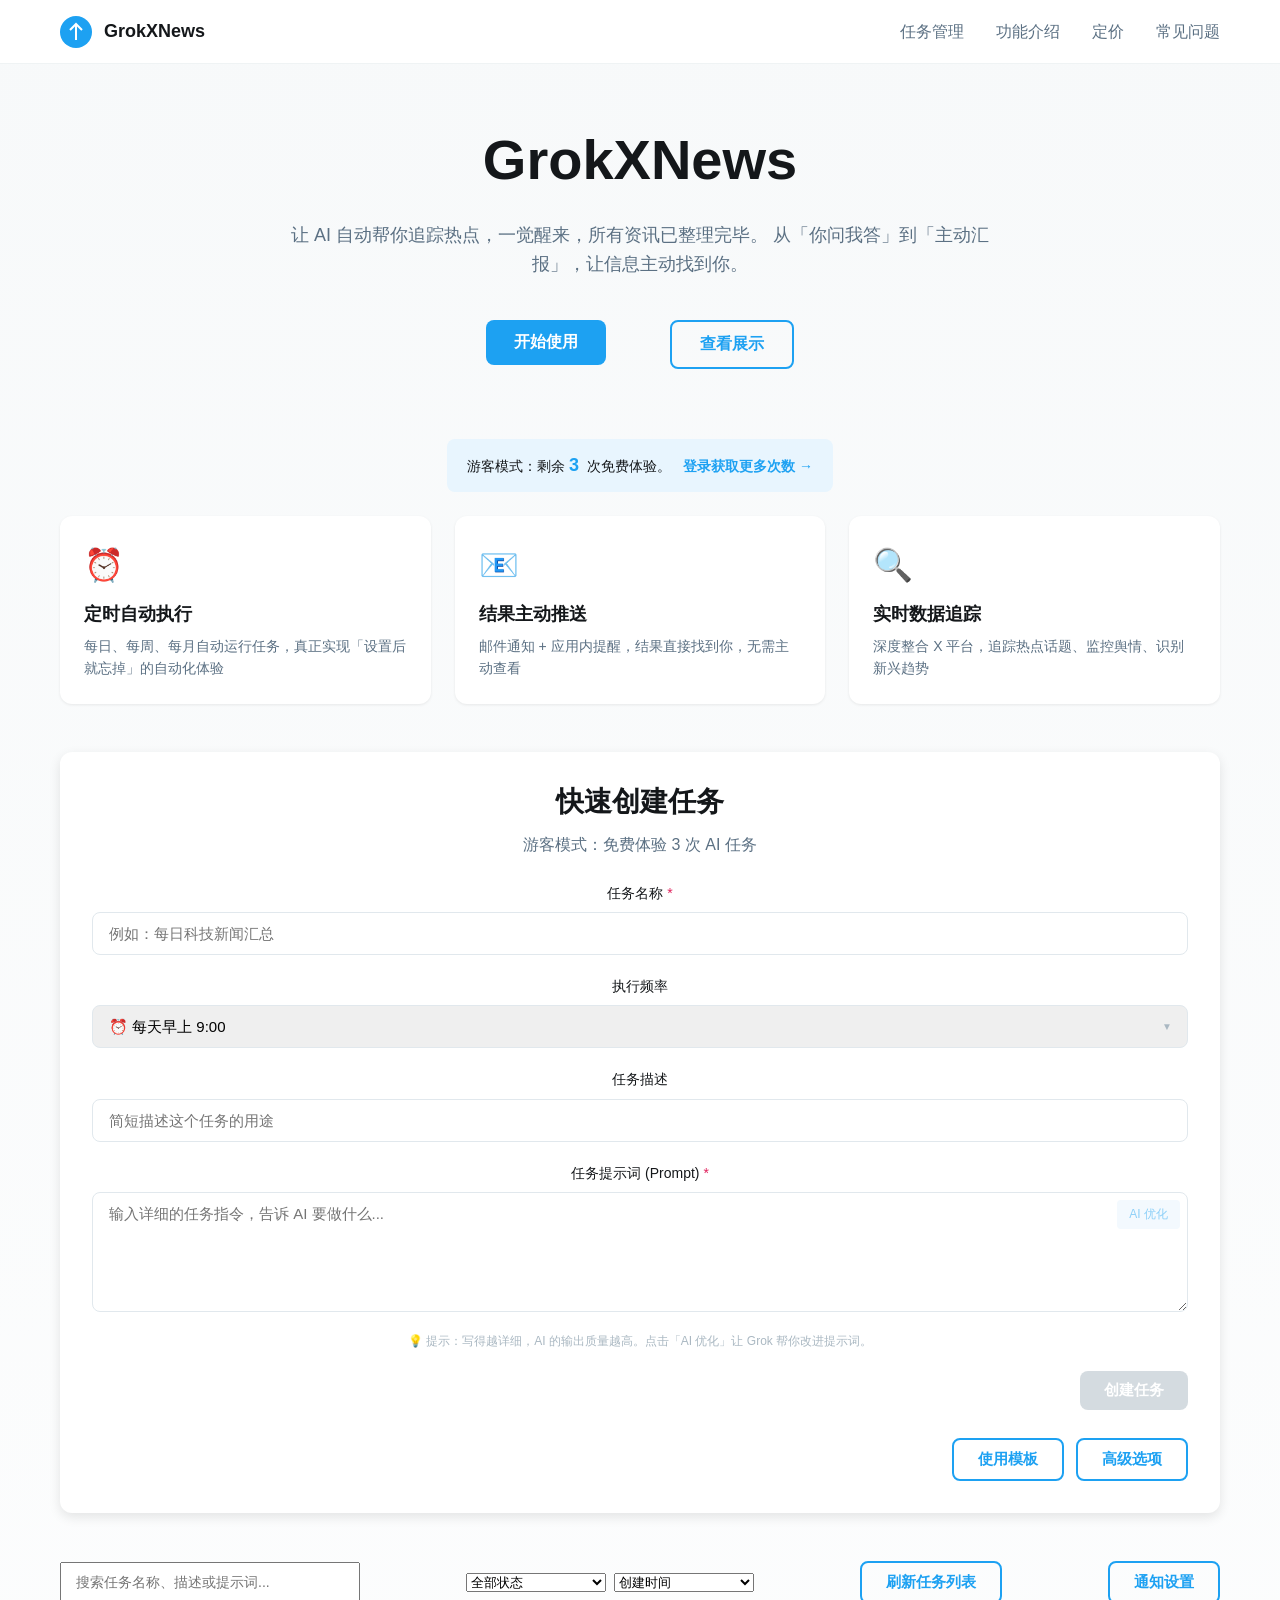
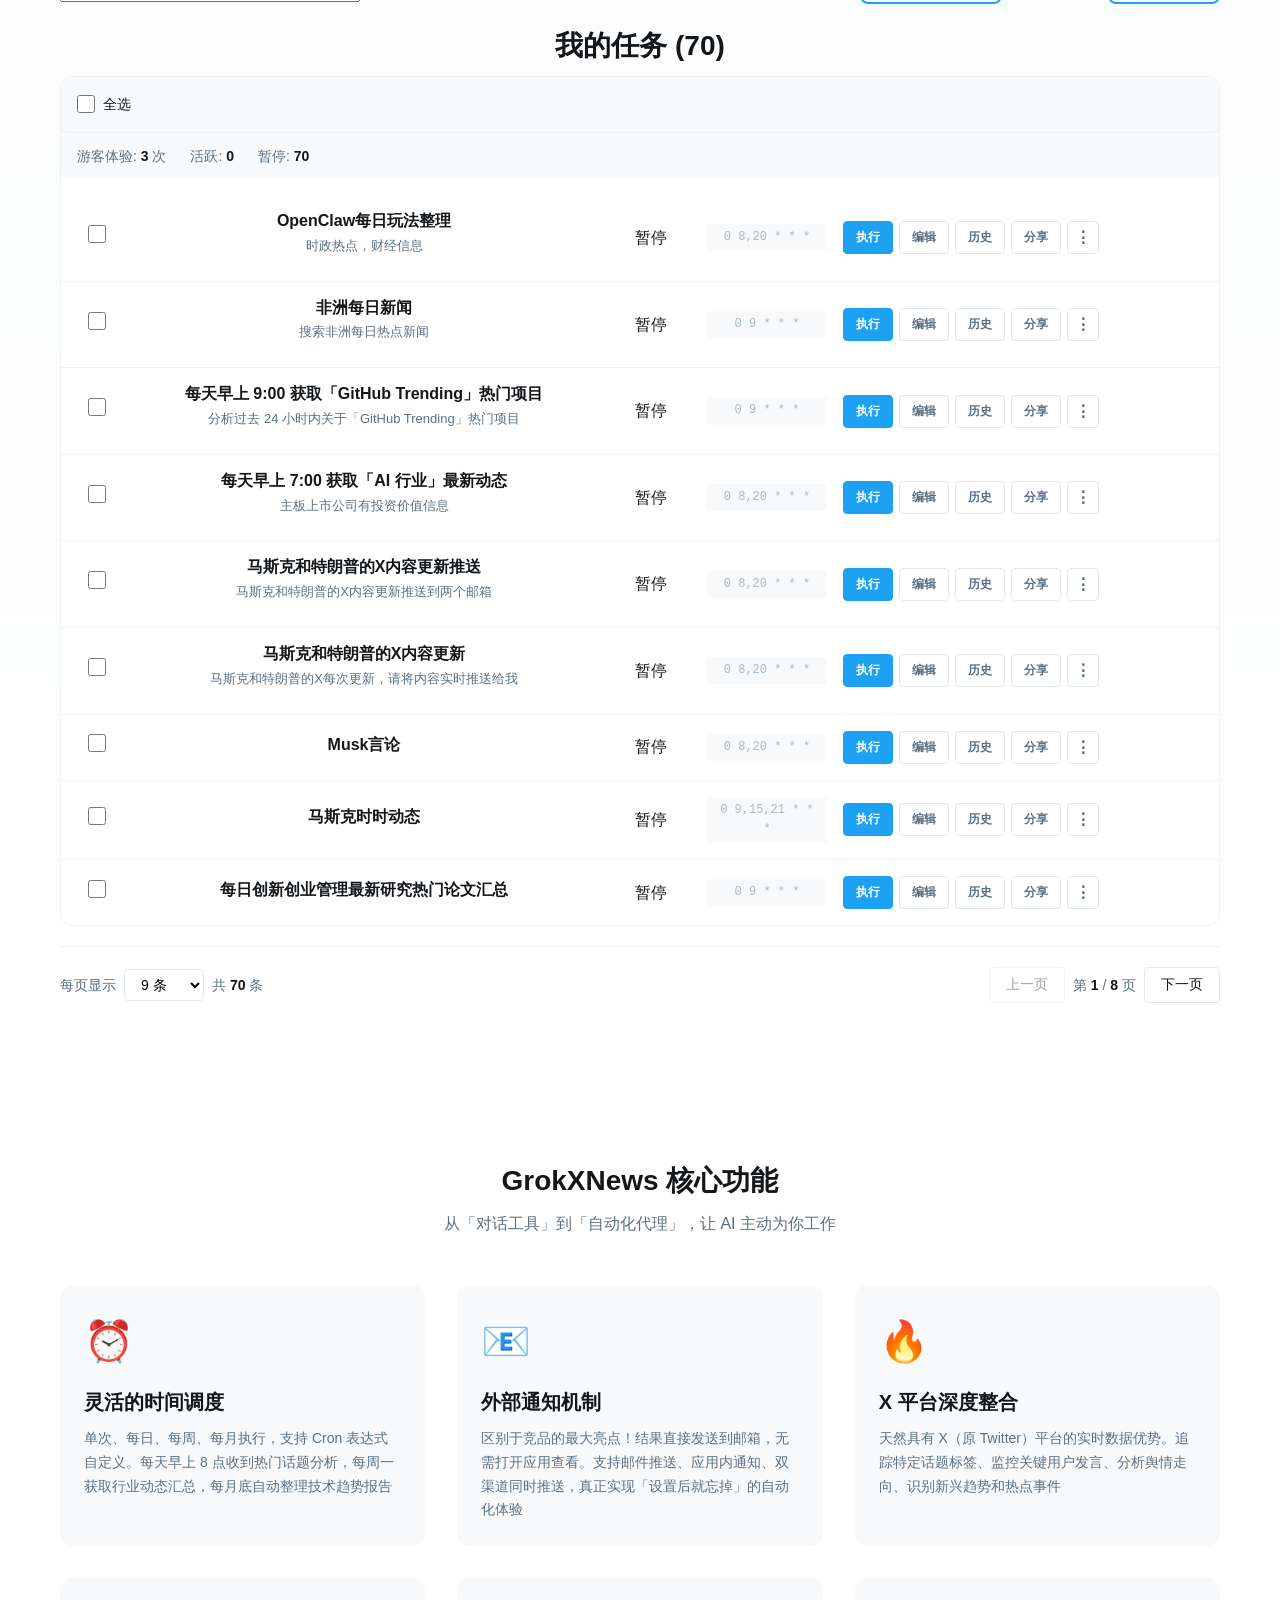
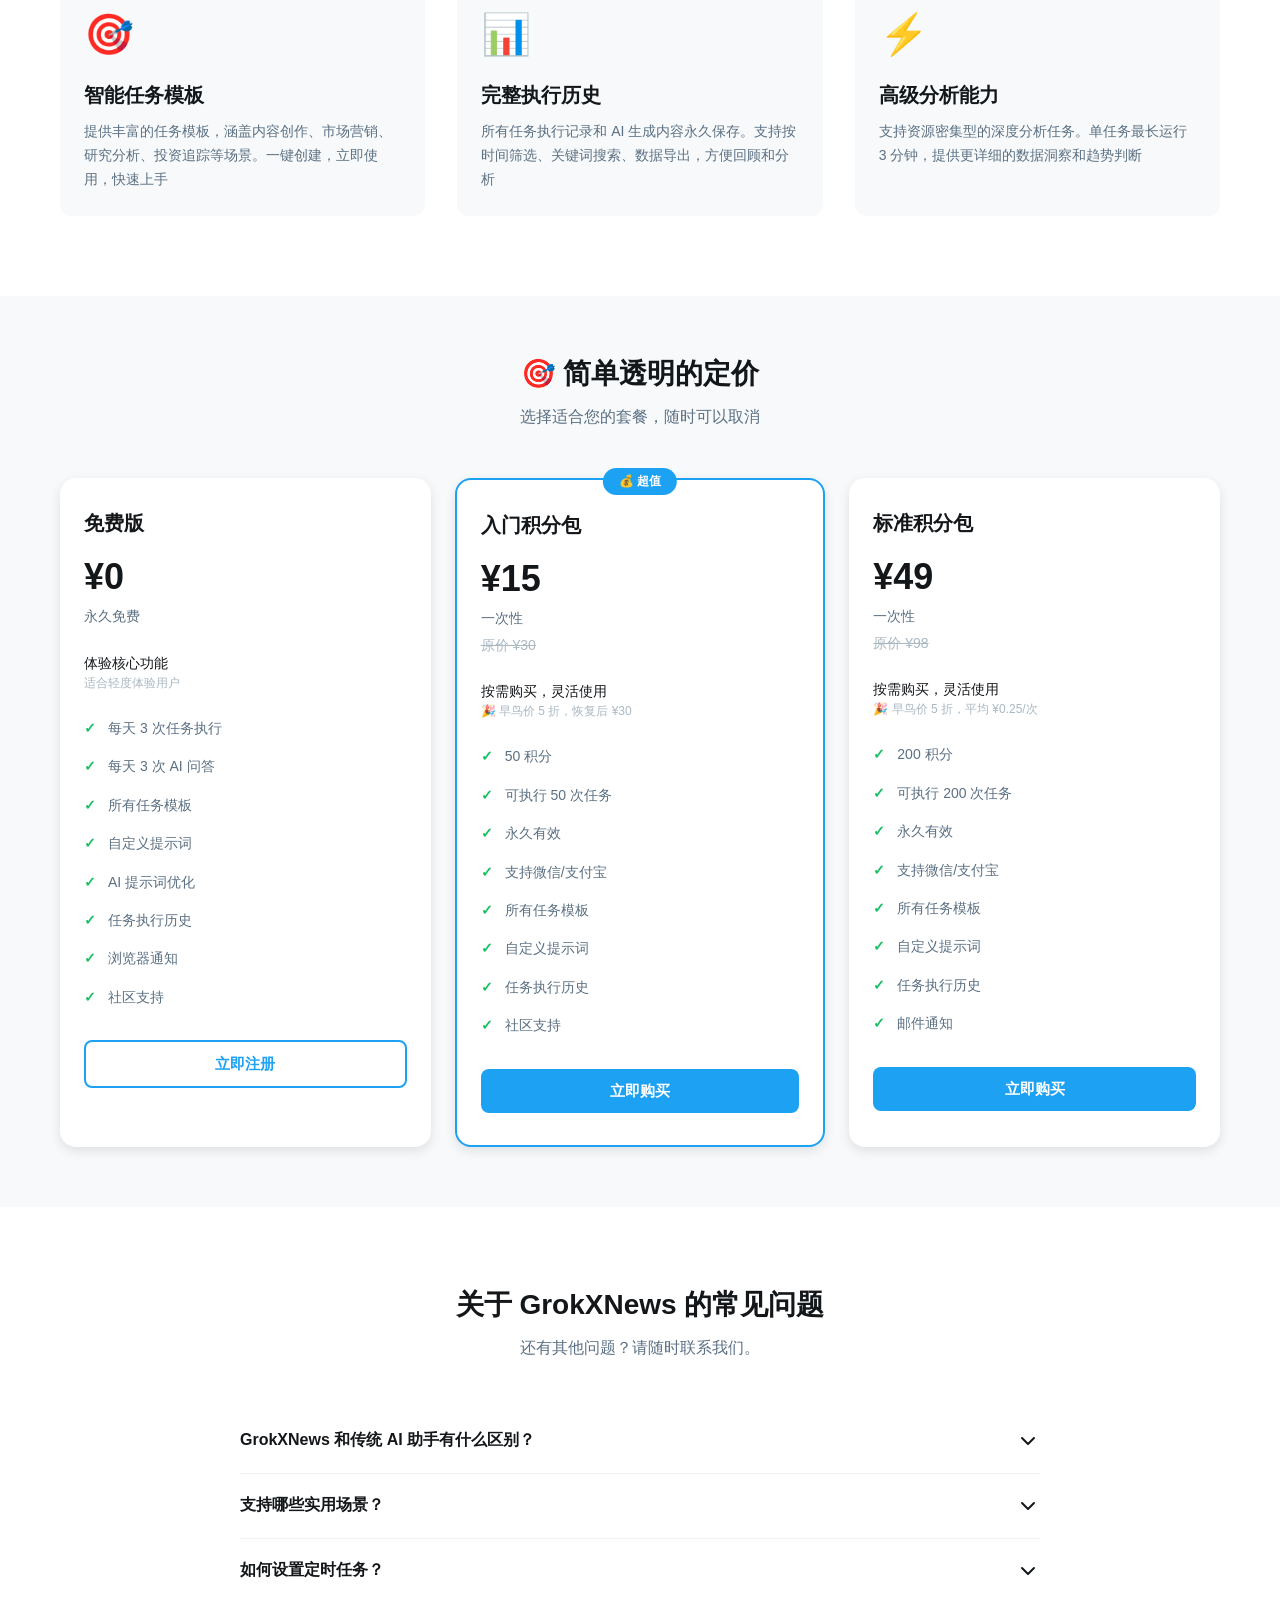
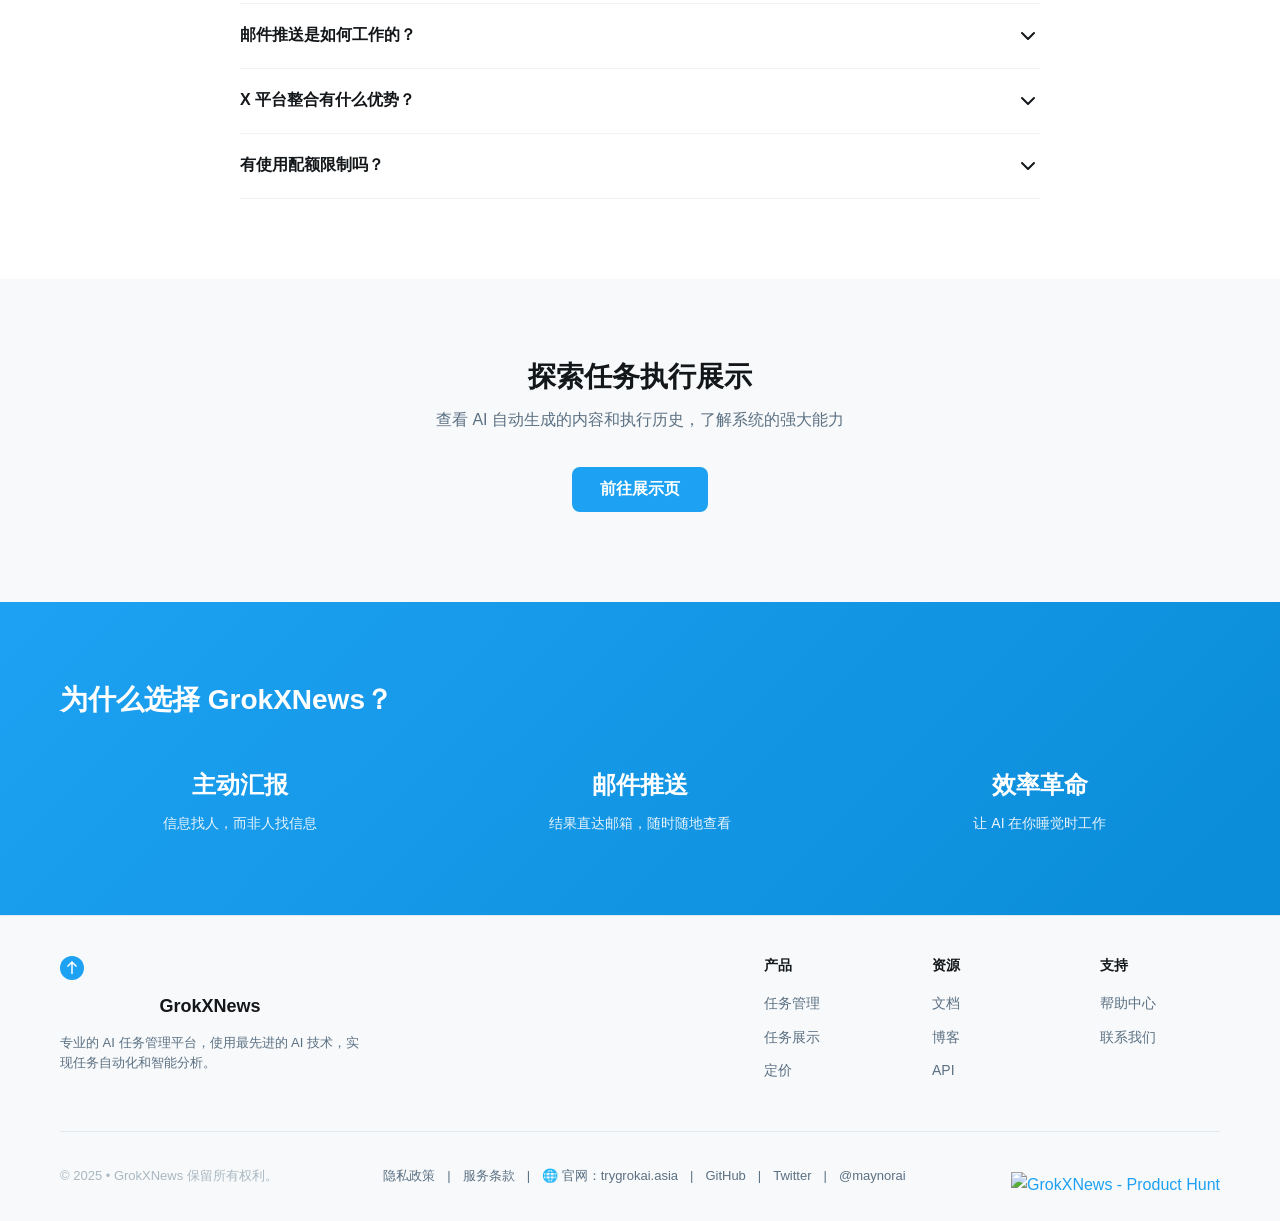
==== commit 449e1b52: "Rename site from Grok TaskPro to GrokXNews Replace all occurrences of "Grok TaskPro" and "GrokTask" " ====
--- a/index.html
+++ b/index.html
@@ -3,8 +3,8 @@
 <head>
     <meta charset="UTF-8">
     <meta name="viewport" content="width=device-width, initial-scale=1.0">
-    <meta name="description" content="GrokTask - AI 驱动的智能任务自动化平台">
-    <title>GrokTask - AI 驱动的智能任务自动化平台 | Grok TaskPro</title>
+    <meta name="description" content="GrokXNews - AI 驱动的智能任务自动化平台">
+    <title>GrokXNews - AI 驱动的智能任务自动化平台 | GrokXNews</title>
     <link rel="icon" type="image/svg+xml" href="/favicon.svg">
     <link rel="stylesheet" href="styles.css">
 </head>
@@ -18,7 +18,7 @@
                         <circle cx="16" cy="16" r="16" fill="#1DA1F2"/>
                         <path d="M16 8v16M10 14l6-6 6 6" stroke="white" stroke-width="2" stroke-cap="round"/>
                     </svg>
-                    <span class="logo-text">Grok TaskPro</span>
+                    <span class="logo-text">GrokXNews</span>
                 </div>
             </a>
             <button class="menu-btn" aria-label="菜单">
@@ -42,7 +42,7 @@
         <!-- Hero Section -->
         <section class="hero">
             <div class="container hero-container">
-                <h1 class="hero-title">Grok TaskPro</h1>
+                <h1 class="hero-title">GrokXNews</h1>
                 <p class="hero-subtitle">
                     让 AI 自动帮你追踪热点，一觉醒来，所有资讯已整理完毕。
                     从「你问我答」到「主动汇报」，让信息主动找到你。
@@ -376,7 +376,7 @@
         <!-- Features Section -->
         <section class="features-section" id="features">
             <div class="container">
-                <h2 class="section-title">Grok TaskPro 核心功能</h2>
+                <h2 class="section-title">GrokXNews 核心功能</h2>
                 <p class="section-desc">从「对话工具」到「自动化代理」，让 AI 主动为你工作</p>
 
                 <div class="features-grid">
@@ -513,19 +513,19 @@
         <!-- FAQ Section -->
         <section class="faq-section" id="faq">
             <div class="container">
-                <h2 class="section-title">关于 Grok TaskPro 的常见问题</h2>
+                <h2 class="section-title">关于 GrokXNews 的常见问题</h2>
                 <p class="section-desc">还有其他问题？请随时联系我们。</p>
 
                 <div class="faq-list">
                     <div class="faq-item">
                         <button class="faq-question">
-                            <span>Grok TaskPro 和传统 AI 助手有什么区别？</span>
+                            <span>GrokXNews 和传统 AI 助手有什么区别？</span>
                             <svg xmlns="http://www.w3.org/2000/svg" width="24" height="24" viewBox="0 0 24 24" fill="none" stroke="currentColor" stroke-width="2" stroke-linecap="round" stroke-linejoin="round" class="faq-chevron">
                                 <path d="m6 9 6 6 6-6"/>
                             </svg>
                         </button>
                         <div class="faq-answer">
-                            <p>传统 AI 助手是被动的「你问我答」，需要你主动发起对话。Grok TaskPro 是主动的「定时汇报」，设置好任务后，AI 会在指定时间自动执行并把结果推送到邮箱，真正实现自动化工作流。</p>
+                            <p>传统 AI 助手是被动的「你问我答」，需要你主动发起对话。GrokXNews 是主动的「定时汇报」，设置好任务后，AI 会在指定时间自动执行并把结果推送到邮箱，真正实现自动化工作流。</p>
                         </div>
                     </div>
 
@@ -604,7 +604,7 @@
         <!-- Why Choose Us -->
         <section class="why-choose-section">
             <div class="container">
-                <h2 class="section-title">为什么选择 Grok TaskPro？</h2>
+                <h2 class="section-title">为什么选择 GrokXNews？</h2>
                 <div class="why-choose-grid">
                     <div class="why-choose-item">
                         <div class="why-title">主动汇报</div>
@@ -631,7 +631,7 @@
                         <circle cx="16" cy="16" r="16" fill="#1DA1F2"/>
                         <path d="M16 8v16M10 14l6-6 6 6" stroke="white" stroke-width="2" stroke-cap="round"/>
                     </svg>
-                    <span>Grok TaskPro</span>
+                    <span>GrokXNews</span>
                     <p>专业的 AI 任务管理平台，使用最先进的 AI 技术，实现任务自动化和智能分析。</p>
                 </div>
 
@@ -665,7 +665,7 @@
             </div>
 
             <div class="footer-bottom">
-                <p>© 2025 • Grok TaskPro 保留所有权利。</p>
+                <p>© 2025 • GrokXNews 保留所有权利。</p>
                 <div class="footer-bottom-links">
                     <a href="https://trygrokai.asia/privacy-policy">隐私政策</a>
                     <span>|</span>
@@ -683,7 +683,7 @@
                 <!-- Product Hunt Badge -->
                 <div class="footer-product-hunt">
                     <a href="https://www.producthunt.com/products/grok-taskpro?embed=true&utm_source=badge-featured&utm_medium=badge&utm_campaign=badge-grok-taskpro" target="_blank">
-                        <img src="https://api.producthunt.com/widgets/embed-image/v1/featured.svg?post_id=1061294&theme=light&t=1768318187434" alt="Grok TaskPro - Product Hunt">
+                        <img src="https://api.producthunt.com/widgets/embed-image/v1/featured.svg?post_id=1061294&theme=light&t=1768318187434" alt="GrokXNews - Product Hunt">
                     </a>
                 </div>
             </div>
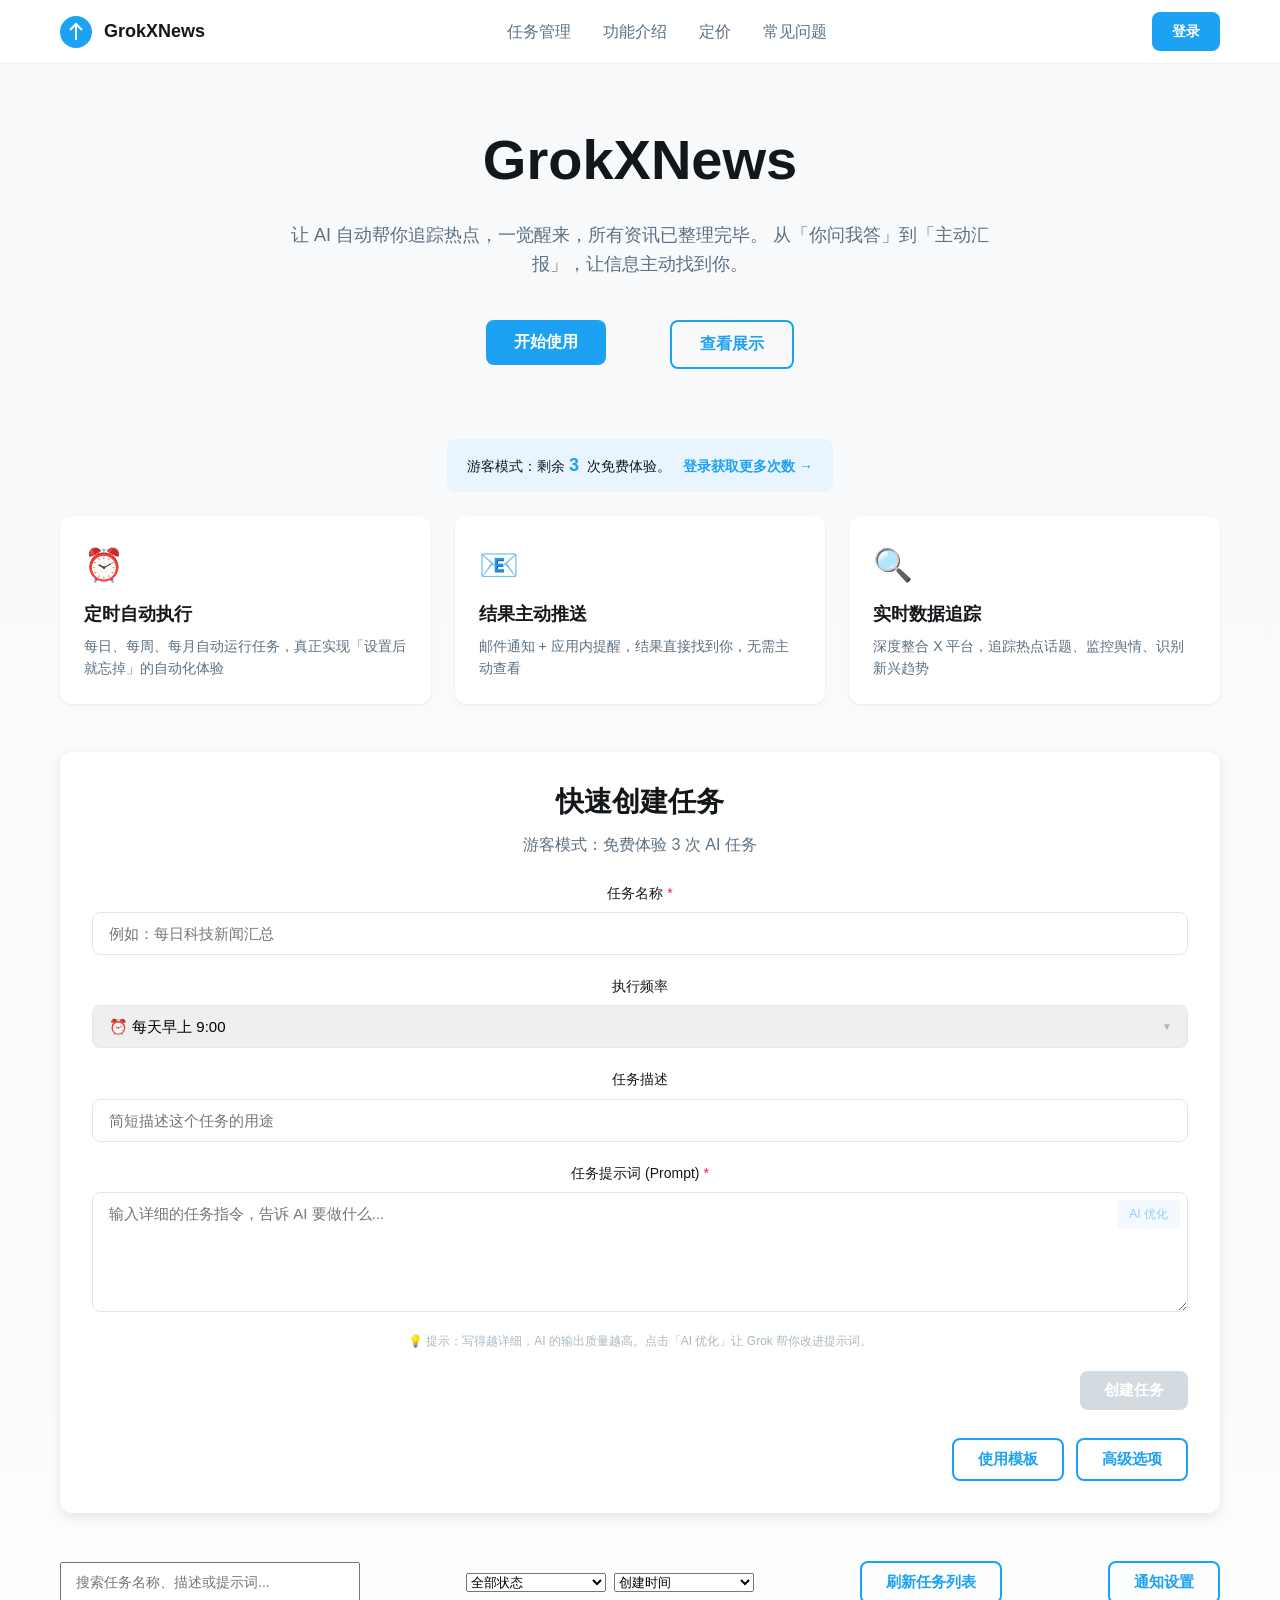
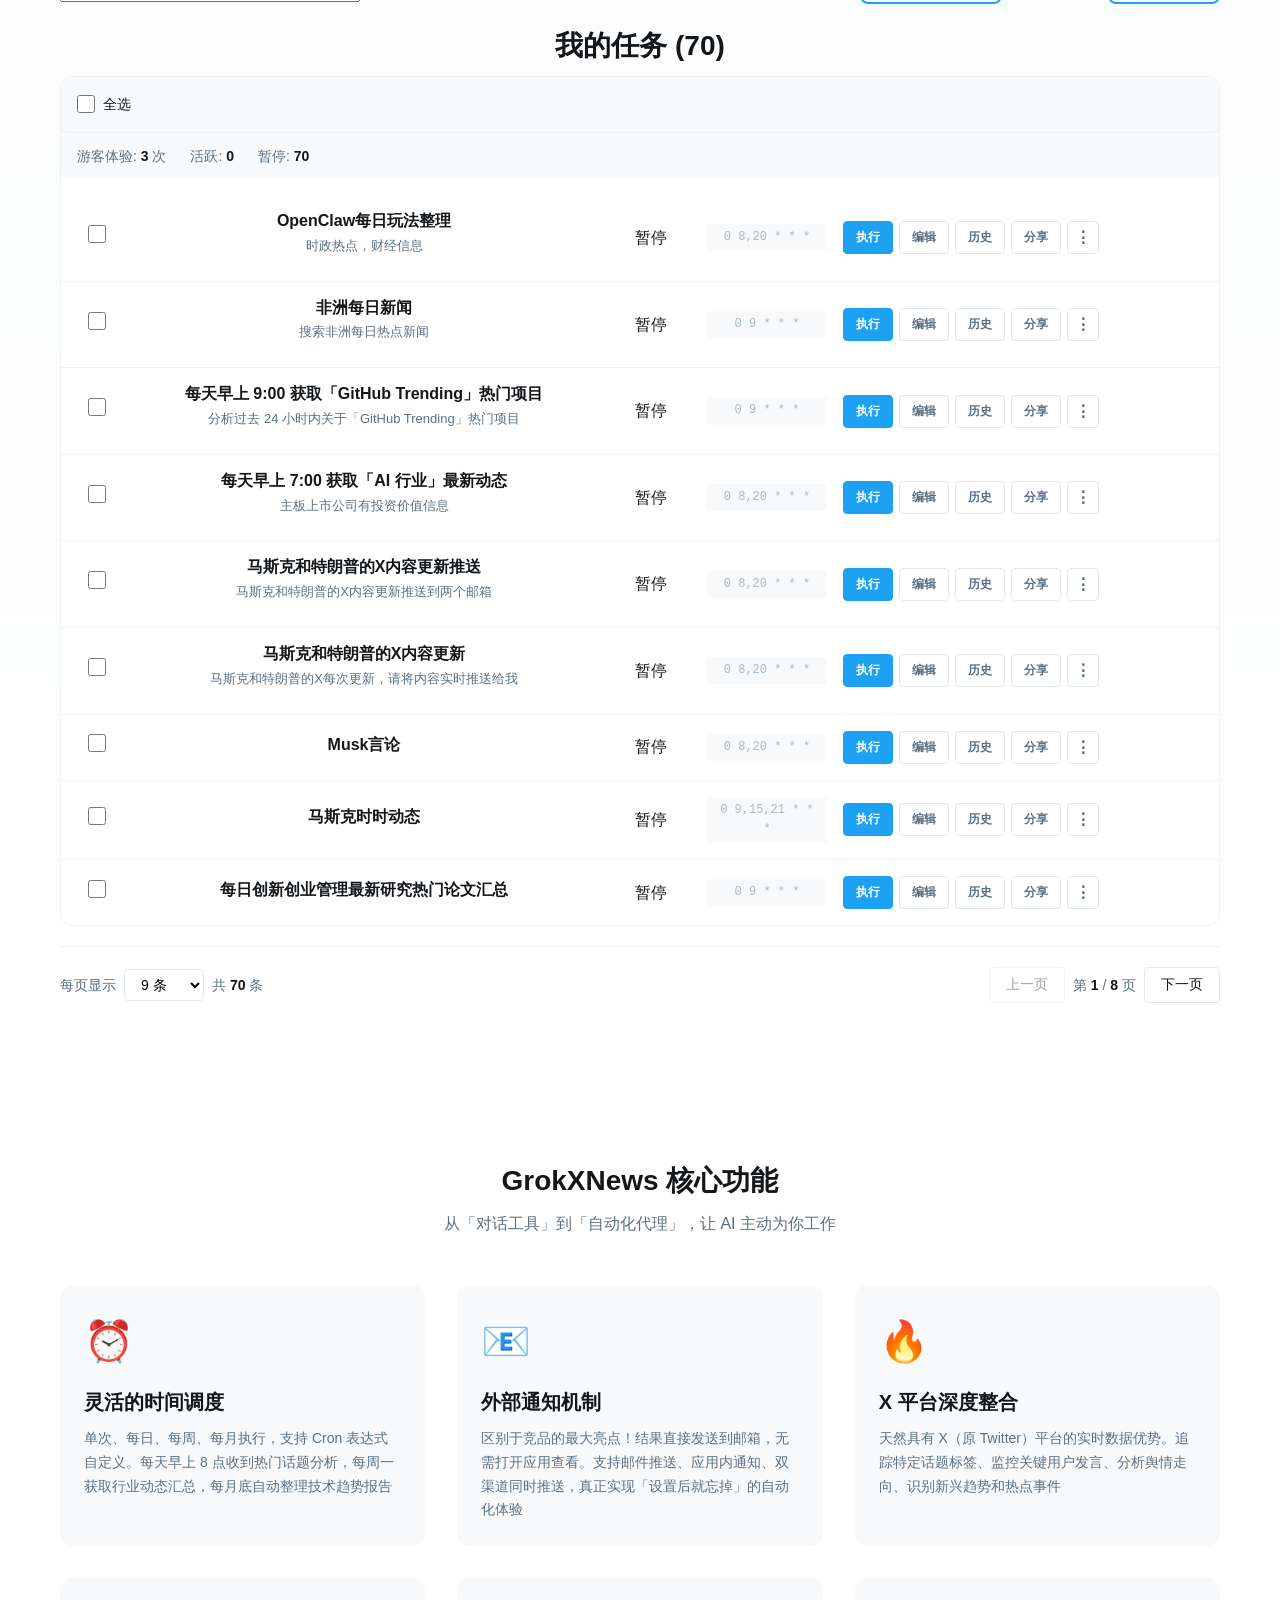
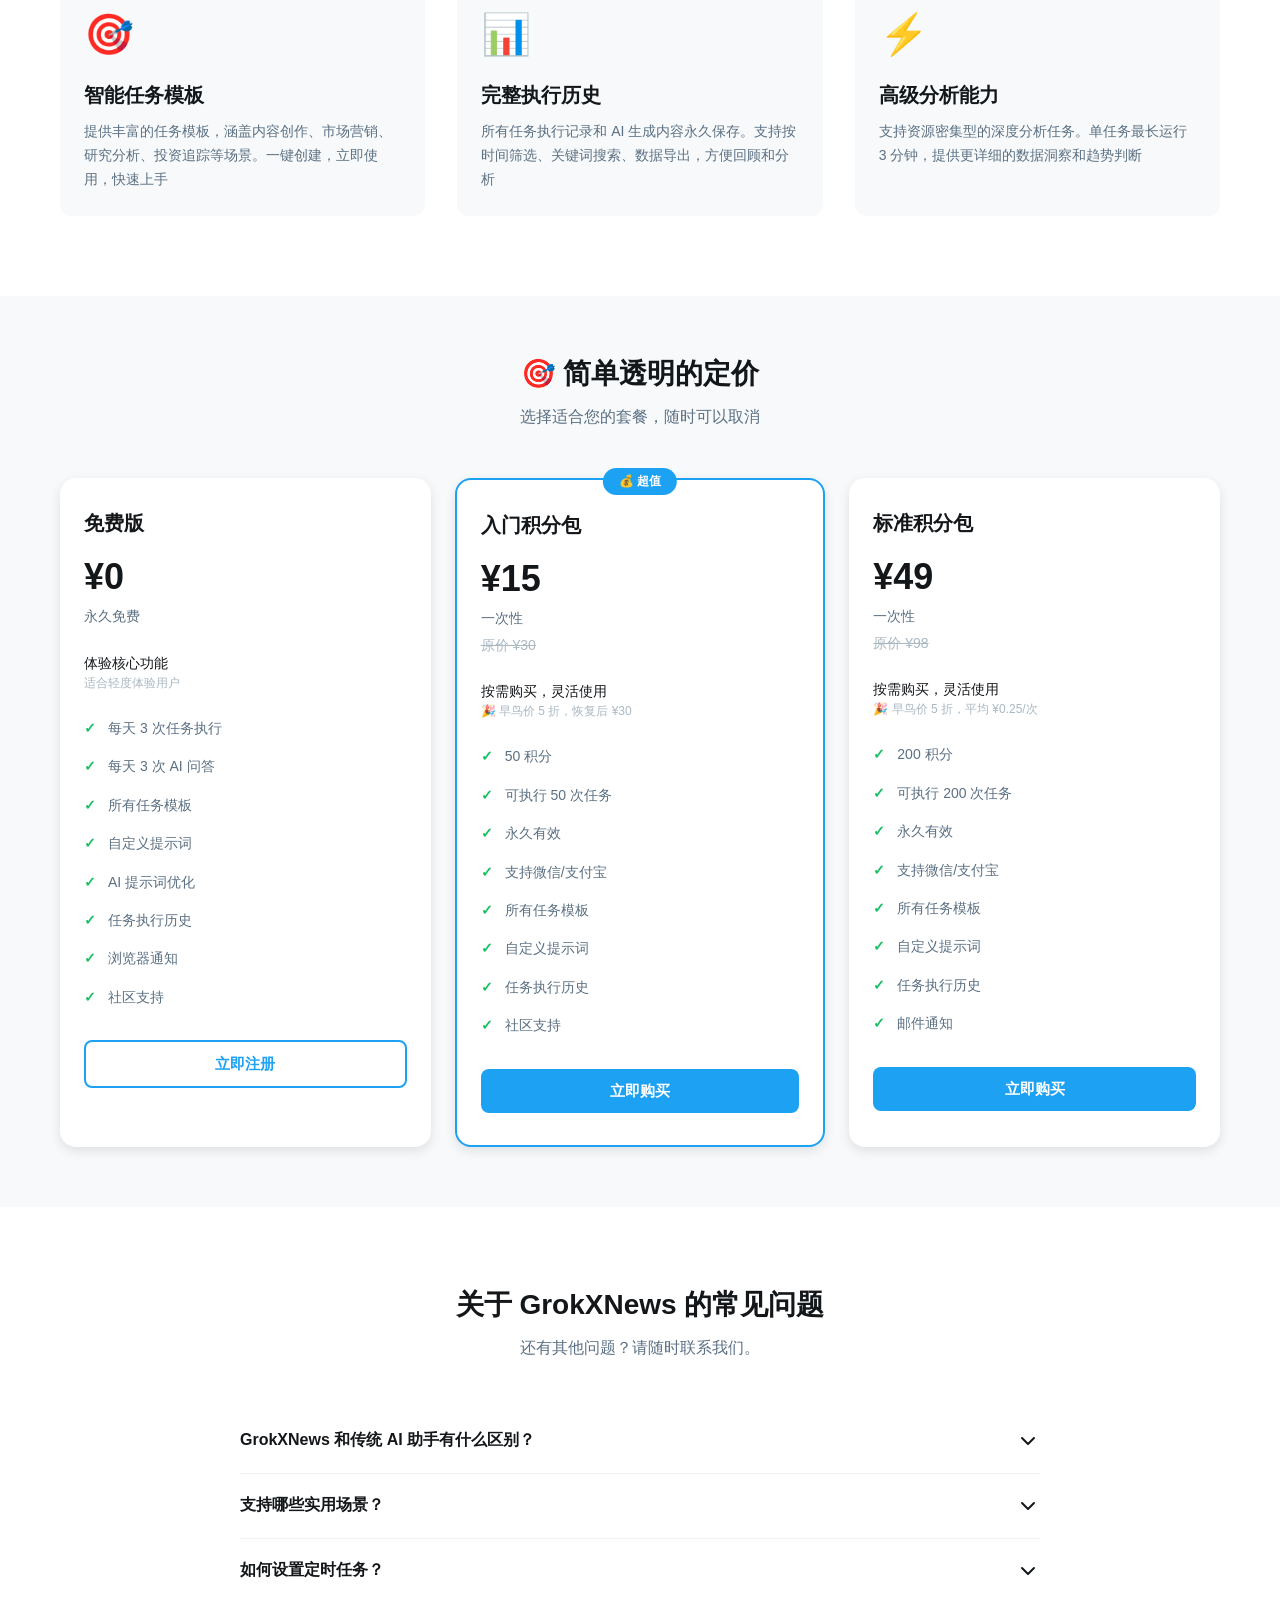
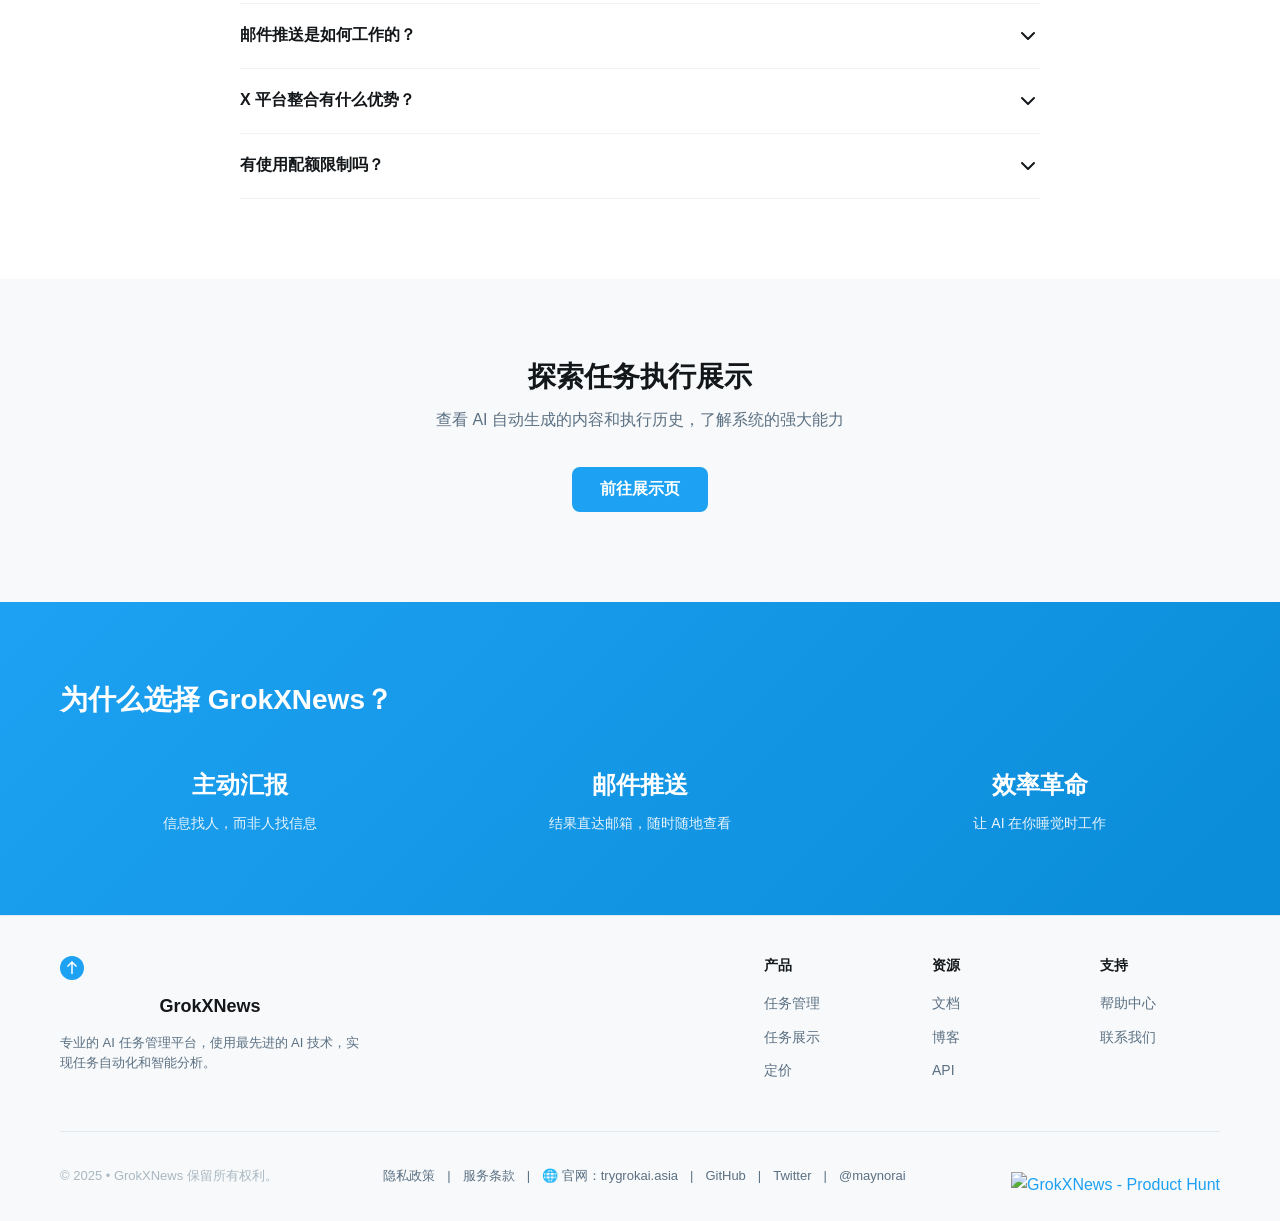
==== commit c1d1f0c8: "Add login button to header navigation Add a "登录" (Login) button to the top-right corner of the heade" ====
--- a/index.html
+++ b/index.html
@@ -35,6 +35,9 @@
                     <li><a href="#faq" class="nav-link">常见问题</a></li>
                 </ul>
             </nav>
+            <div class="header-auth">
+                <a href="/zh/signin.html" class="btn-login">登录</a>
+            </div>
         </div>
     </header>
 
--- a/styles.css
+++ b/styles.css
@@ -295,6 +295,32 @@
     color: var(--primary-color);
 }
 
+/* ===== Header Auth Buttons ===== */
+.header-auth {
+    display: flex;
+    align-items: center;
+    gap: 12px;
+    margin-left: 24px;
+}
+
+.btn-login {
+    padding: 8px 20px;
+    font-size: 14px;
+    font-weight: 600;
+    color: white;
+    background-color: var(--primary-color);
+    border: none;
+    border-radius: var(--radius-md);
+    cursor: pointer;
+    transition: background-color 0.2s;
+    text-decoration: none;
+}
+
+.btn-login:hover {
+    background-color: var(--primary-dark);
+    color: white;
+}
+
 /* ===== Hero Section ===== */
 .hero {
     padding-top: calc(var(--header-height) + 60px);
@@ -1750,6 +1776,10 @@
         display: block;
     }
 
+    .header-auth {
+        margin-left: 0;
+    }
+
     .nav-list {
         flex-direction: column;
         gap: 16px;
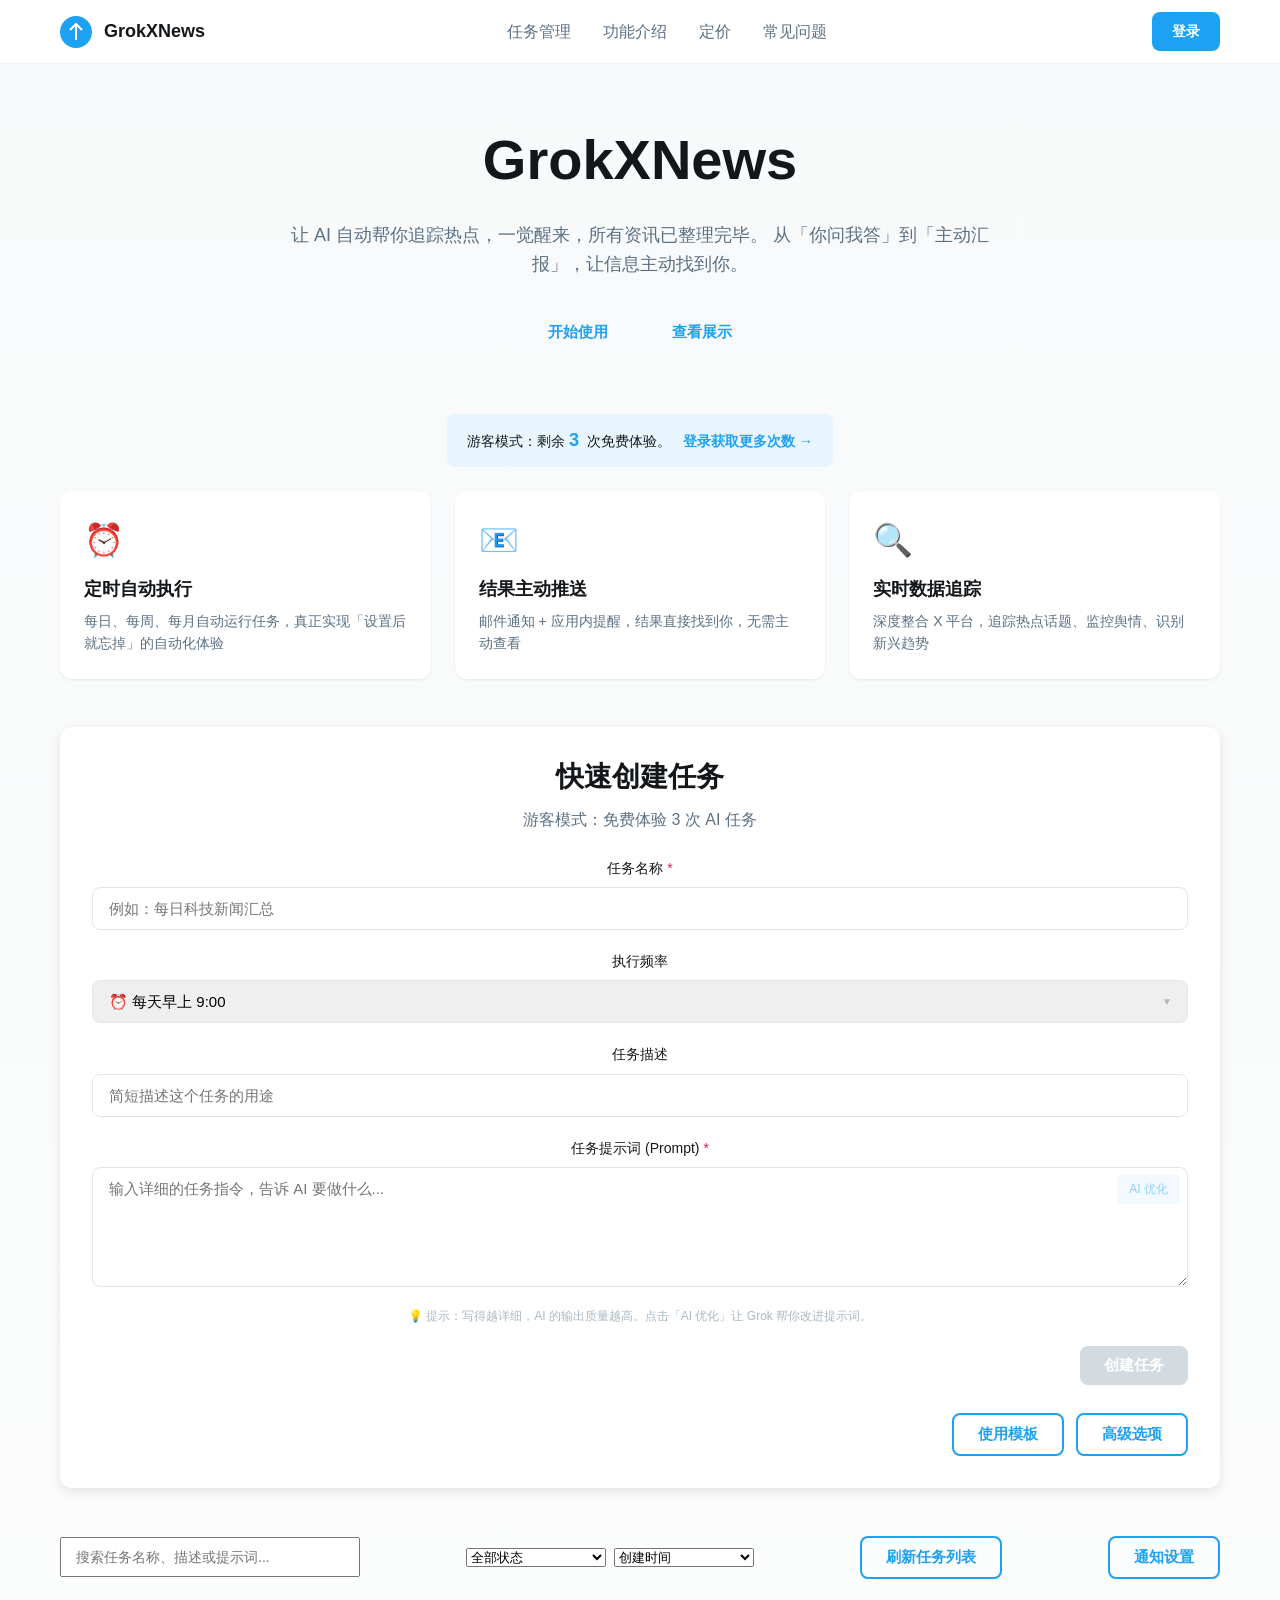
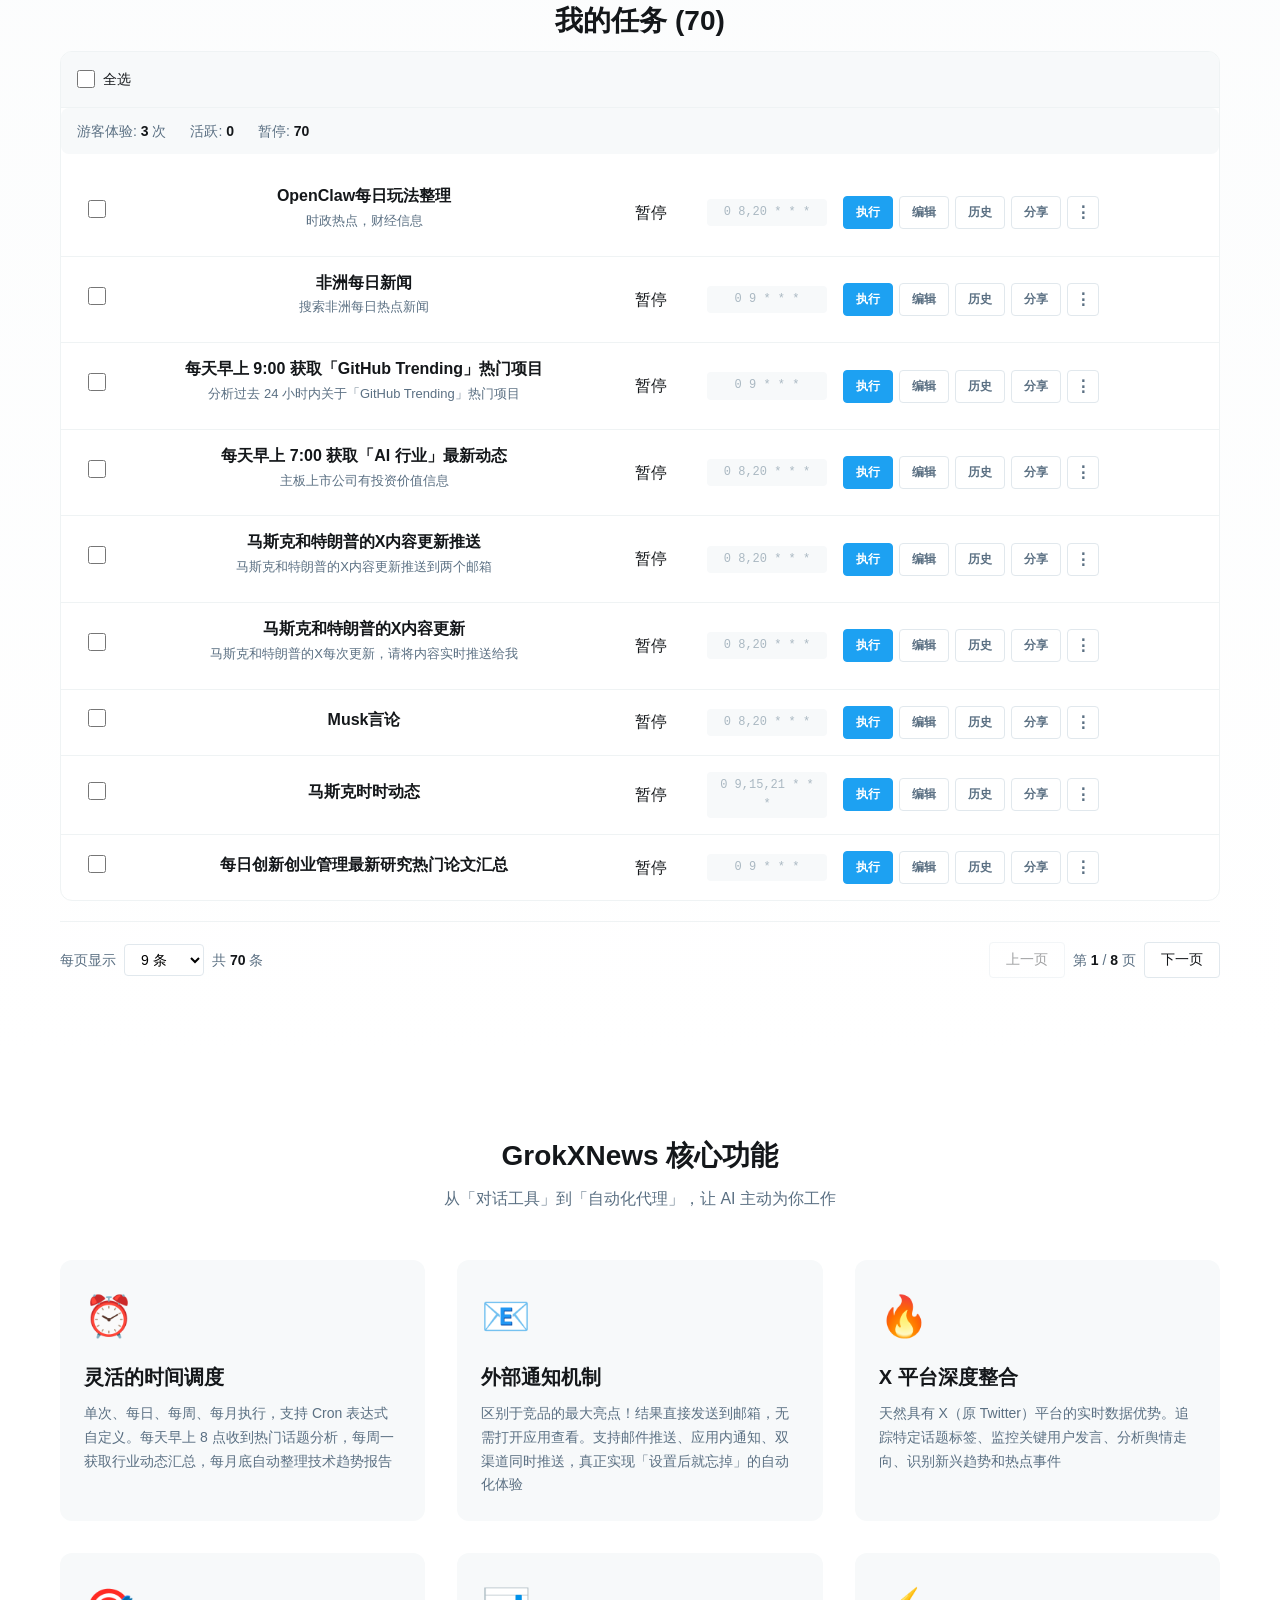
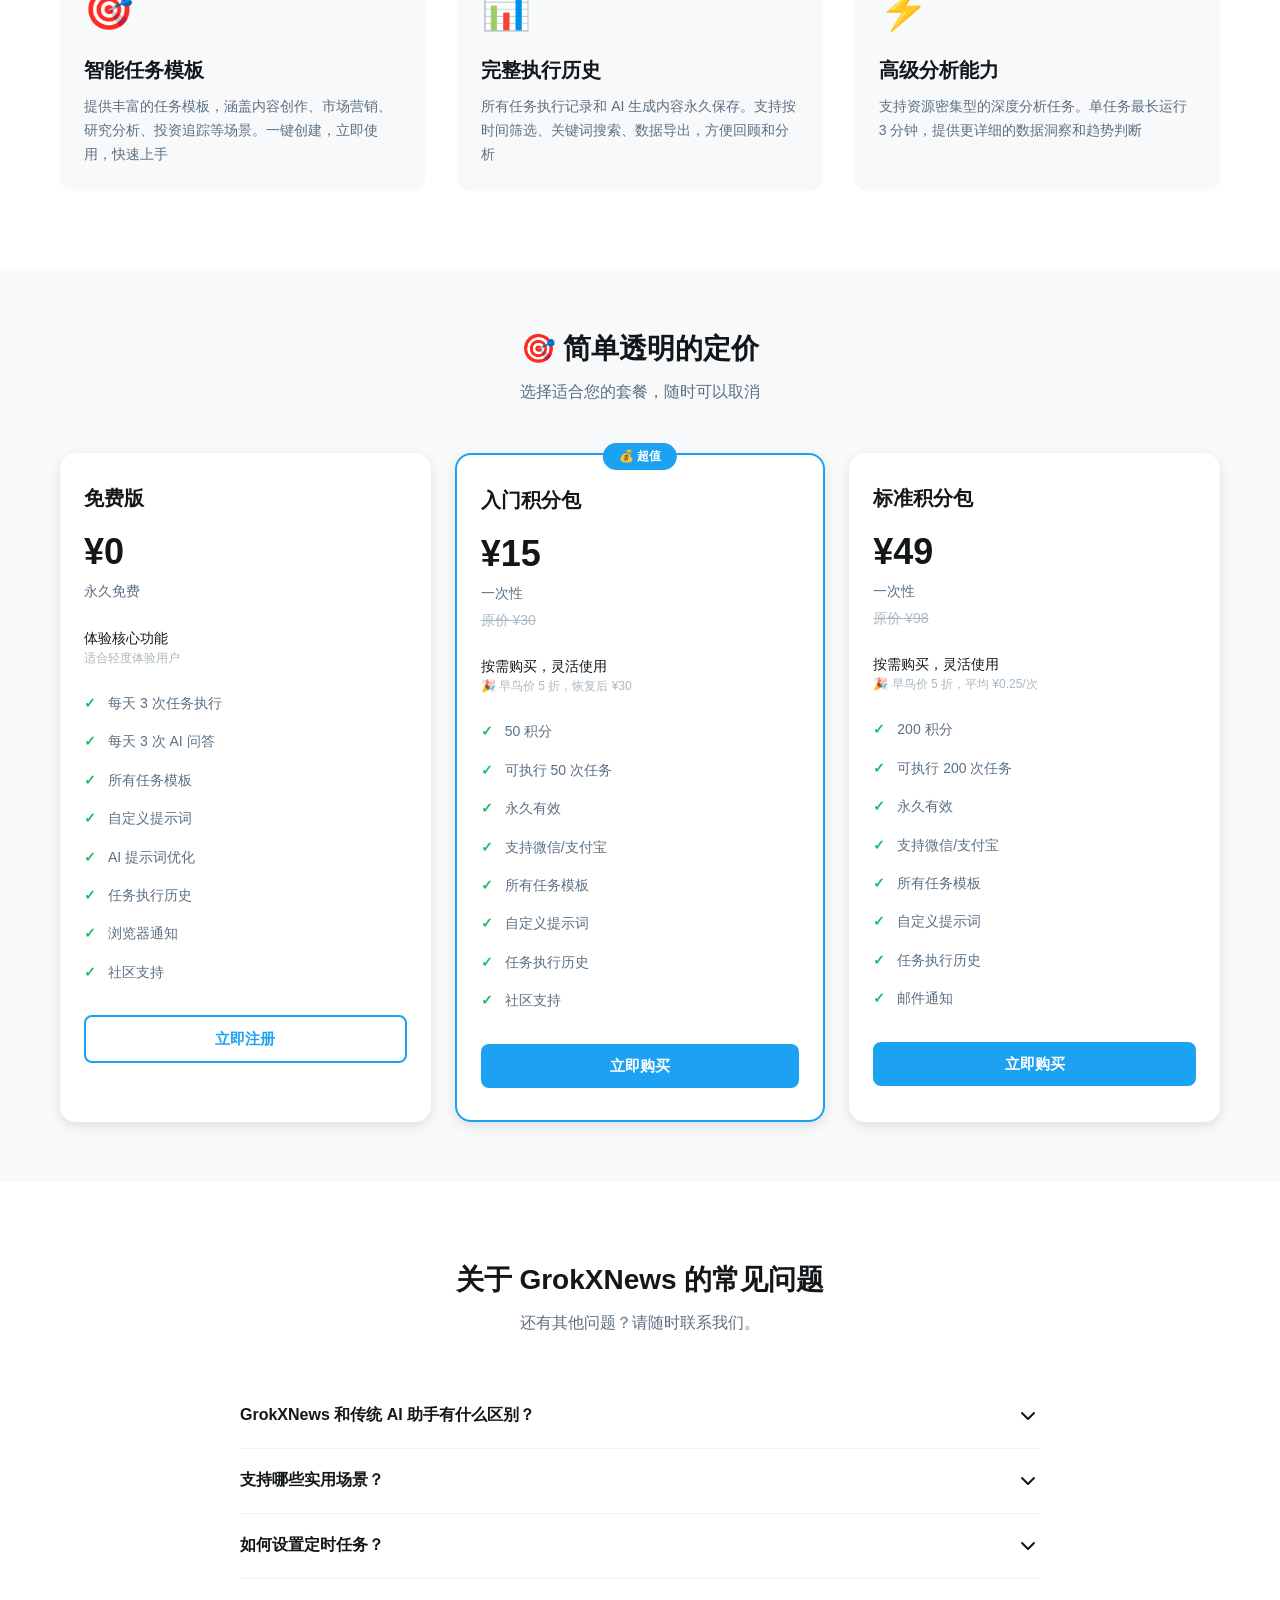
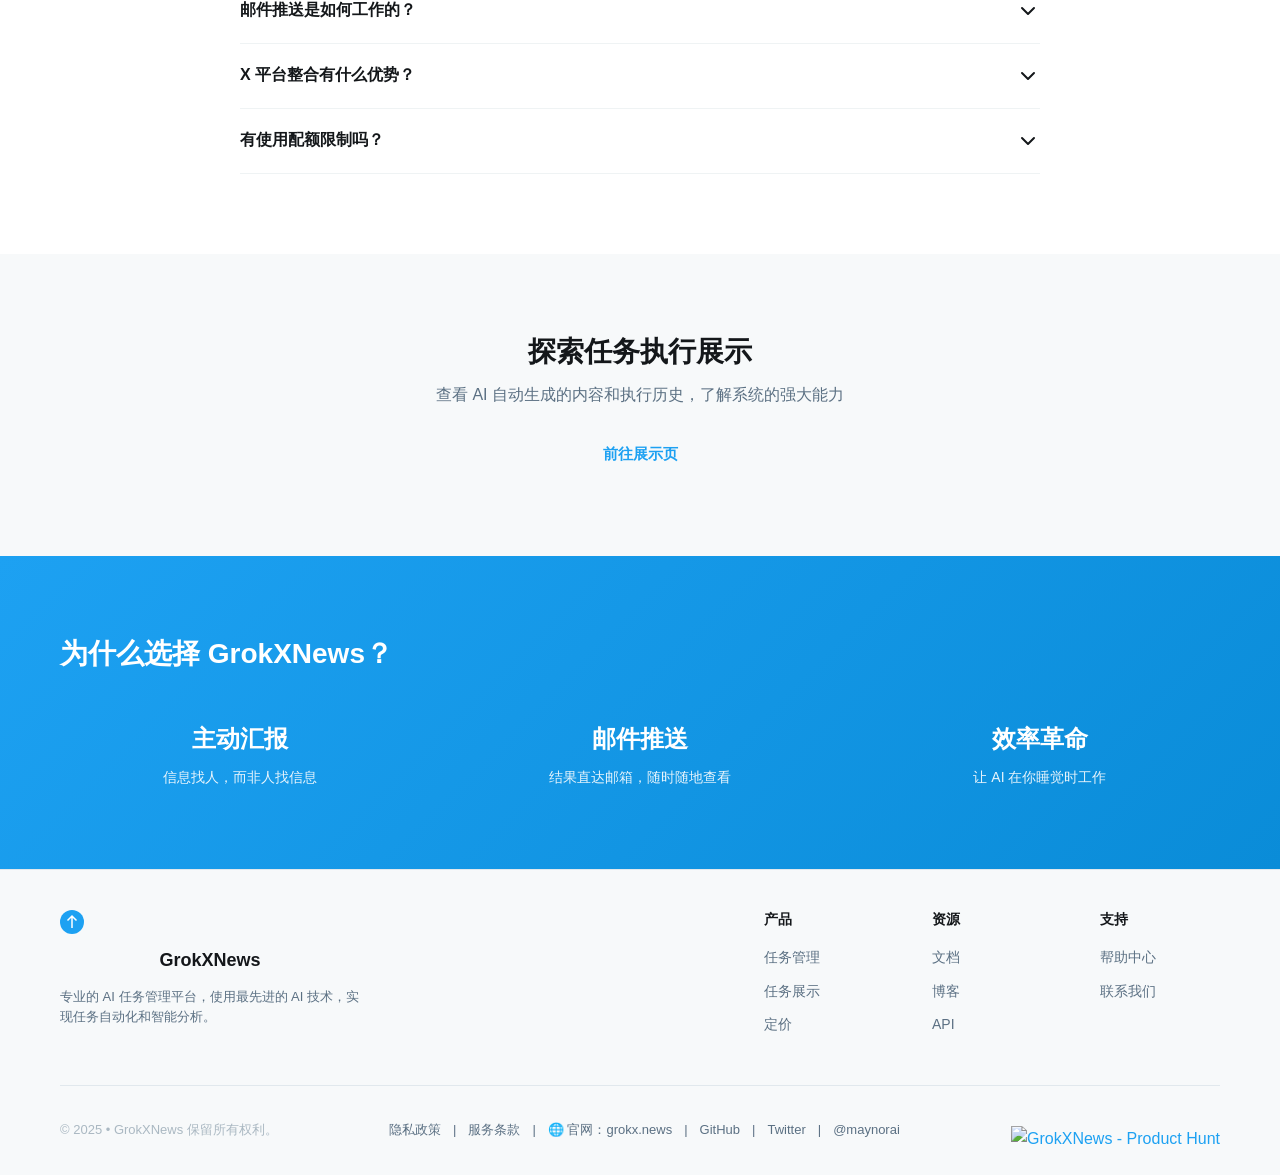
==== commit fe151f5a: "Fix all button handlers and replace trygrokai.asia with grokx.news - Fix edit/history buttons: chang" ====
--- a/index.html
+++ b/index.html
@@ -51,8 +51,8 @@
                     从「你问我答」到「主动汇报」，让信息主动找到你。
                 </p>
                 <div class="hero-buttons">
-                    <a href="/zh/grok-tasks.html" class="btn btn-primary-link"><button>开始使用</button></a>
-                    <a href="/zh/showcase.html" class="btn btn-outline-link"><button>查看展示</button></a>
+                    <a href="/zh/grok-tasks.html" class="btn btn-primary-link">开始使用</a>
+                    <a href="/zh/showcase.html" class="btn btn-outline-link">查看展示</a>
                 </div>
 
                 <!-- Guest Notice Banner -->
@@ -479,7 +479,7 @@
                             </ul>
                         </div>
                         <div class="pricing-footer">
-                            <a href="https://trygrokai.asia/zh/pricing" class="btn btn-primary btn-block">立即购买</a>
+                            <a href="https://grokx.news/zh/pricing" class="btn btn-primary btn-block">立即购买</a>
                         </div>
                     </div>
 
@@ -506,7 +506,7 @@
                             </ul>
                         </div>
                         <div class="pricing-footer">
-                            <a href="https://trygrokai.asia/zh/pricing" class="btn btn-primary btn-block">立即购买</a>
+                            <a href="https://grokx.news/zh/pricing" class="btn btn-primary btn-block">立即购买</a>
                         </div>
                     </div>
                 </div>
@@ -600,7 +600,7 @@
             <div class="container">
                 <h2 class="section-title">探索任务执行展示</h2>
                 <p class="section-desc">查看 AI 自动生成的内容和执行历史，了解系统的强大能力</p>
-                <a href="/zh/showcase.html" class="btn btn-primary-link"><button>前往展示页</button></a>
+                <a href="/zh/showcase.html" class="btn btn-primary-link">前往展示页</a>
             </div>
         </section>
 
@@ -670,11 +670,11 @@
             <div class="footer-bottom">
                 <p>© 2025 • GrokXNews 保留所有权利。</p>
                 <div class="footer-bottom-links">
-                    <a href="https://trygrokai.asia/privacy-policy">隐私政策</a>
+                    <a href="https://grokx.news/privacy-policy">隐私政策</a>
                     <span>|</span>
-                    <a href="https://trygrokai.asia/terms-of-service">服务条款</a>
+                    <a href="https://grokx.news/terms-of-service">服务条款</a>
                     <span>|</span>
-                    <a href="https://trygrokai.asia/">🌐 官网：trygrokai.asia</a>
+                    <a href="https://grokx.news/">🌐 官网：grokx.news</a>
                     <span>|</span>
                     <a href="https://github.com/xianyu110/grok-task" target="_blank">GitHub</a>
                     <span>|</span>
